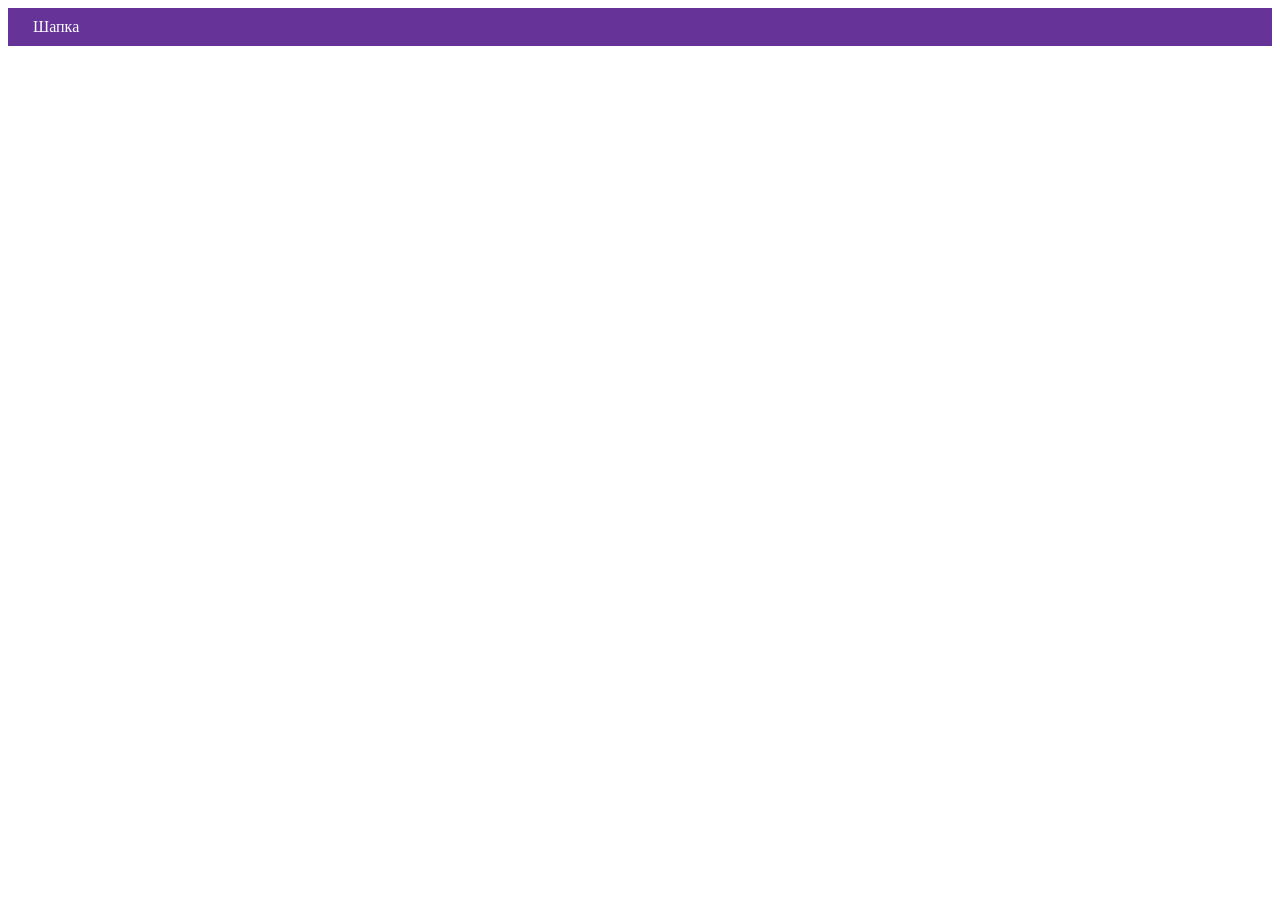
==== index.html @ 63af6d58 "Deploying to gh-pages from @ bobtrrr/554915-cat-energy-3@b0b078a2a6f97d78566cf20a50bddddf71f01cc9 🚀" ====
<!DOCTYPE html><html class="page" lang="ru"><head><meta charset="UTF-8"><title>Название проекта</title><meta name="viewport" content="width=device-width,initial-scale=1"><link rel="stylesheet" href="styles/styles.css"><script src="scripts/index.js" defer="defer"></script></head><body class="page__body"><header class="header">Шапка</header></body></html>
---- styles/styles.css ----
.header{color:#fff;background-color:#639;padding:10px 25px}
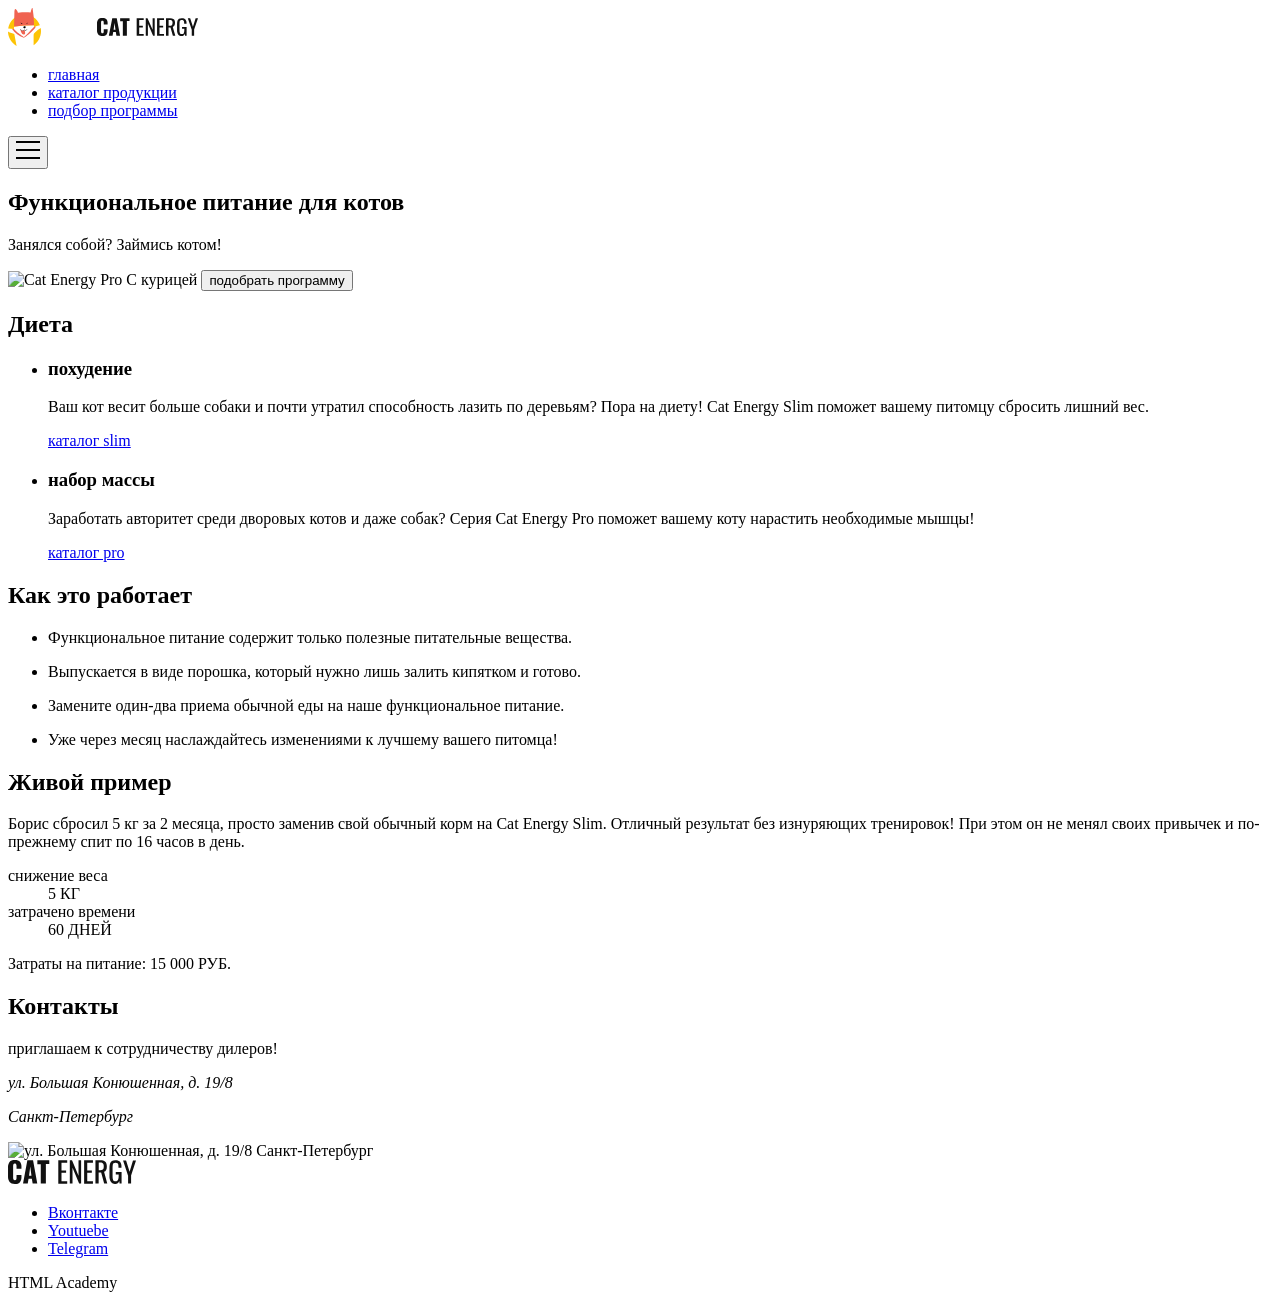
==== commit 1b6cc076: "Deploying to gh-pages from @ bobtrrr/554915-cat-energy-3@a00a7e4d83f7431375f00b2999862855471c9e71 🚀" ====
--- a/index.html
+++ b/index.html
@@ -1 +1 @@
-<!DOCTYPE html><html class="page" lang="ru"><head><meta charset="UTF-8"><title>Название проекта</title><meta name="viewport" content="width=device-width,initial-scale=1"><link rel="stylesheet" href="styles/styles.css"><script src="scripts/index.js" defer="defer"></script></head><body class="page__body"><header class="header">Шапка</header></body></html>+<!DOCTYPE html><html class="page" lang="ru"><head><meta charset="UTF-8"><title>Главная страница | Cat Energy</title><meta name="viewport" content="width=device-width,initial-scale=1"><link rel="stylesheet" href="styles/styles.css"><script src="scripts/index.js" defer="defer"></script></head><body class="page__body"><header class="page__header page-header"><nav class="page-header__nav main-nav"><a class="main-nav__logo logo" href="#" aria-label="Логотип Cat Energy"><svg width="190" height="38" viewBox="0 0 190 38" fill="none" xmlns="http://www.w3.org/2000/svg"><g clip-path="url(#clip0_37030_424)"><path d="M6.0117 20.9349V18.6514C12.6311 17.7242 19.3065 17.2752 25.988 17.3076C25.988 17.9139 25.988 18.5302 25.9286 19.1465C27.8277 18.2867 29.8236 17.6691 31.8709 17.3076C30.5661 13.8643 28.1884 10.9536 25.1037 9.02347C22.0189 7.09332 18.398 6.25055 14.7979 6.62482C11.1978 6.9991 7.81798 8.56967 5.1783 11.095C2.53863 13.6202 0.785349 16.9603 0.188171 20.6014L6.0117 20.9349Z" fill="#FDC305"/><path d="M26.9784 24.4813C25.8295 25.7745 25.6017 25.6937 25.6017 27.967C25.6017 28.8865 25.6017 32.9178 25.6017 37.2422C27.8723 35.7125 29.7362 33.6331 31.0271 31.1895C32.3181 28.746 32.9959 26.0143 33 23.2385C32.9869 22.1869 32.8809 21.1385 32.6831 20.1064C30.6312 21.3486 28.7183 22.8156 26.9784 24.4813Z" fill="#FDC305"/><path d="M6.29892 25.9867C6.29892 25.9867 2.54532 24.5318 1.15876 24.1377C0.779508 24.0158 0.392293 23.9212 0 23.8548C0.107354 26.7707 0.956315 29.608 2.4635 32.0879C3.97068 34.5679 6.08426 36.6053 8.59664 38L6.29892 25.9867Z" fill="#FDC305"/><path d="M26.0375 17.2975C26.0778 11.7189 25.6137 6.1484 24.651 0.656758C24.651 0.656758 24.5123 -0.646619 23.7695 0.414269C23.1861 1.67535 22.7857 3.01637 22.581 4.39513C18.3638 4.11805 14.1305 4.23303 9.93368 4.73865C9.15127 2.02076 7.77462 0.757795 7.11105 1.01039C6.44749 1.26298 6.39797 4.35471 6.39797 4.35471L6.07114 18.6009C12.6882 17.6876 19.3603 17.252 26.0375 17.2975Z" fill="#F06351"/><path d="M12.2908 14.1452C12.2908 14.0542 13.2812 14.8322 13.6873 15.0747C14.0933 15.3172 14.2914 15.4991 14.2914 15.6708C14.2914 15.8426 14.024 16.0144 13.6675 16.0144C13.3109 16.0144 12.7662 15.8931 12.6771 15.7416H13.608H13.8952C13.2918 15.2863 12.752 14.7492 12.2908 14.1452Z" fill="black"/><path d="M19.699 14.2563L18.6194 15.6001C18.6194 15.6607 18.4511 15.9537 18.7977 15.9032C19.2079 15.8408 19.6121 15.7428 20.006 15.6102C20.1149 15.6102 20.0753 15.4182 19.897 15.4384C19.7188 15.4587 19.2137 15.489 18.9066 15.5496L19.7386 14.2765C19.7386 14.2765 19.8079 14.1452 19.699 14.2563Z" fill="black"/><path d="M16.5891 20.4095C17.0482 20.2031 17.4277 19.848 17.6687 19.3991C17.946 18.7424 17.6687 18.4797 17.2329 18.3887C16.6366 18.2777 16.0211 18.4004 15.5096 18.7323C15.1234 19.096 15.1729 19.4597 15.4601 19.7426C15.808 20.0116 16.1873 20.2356 16.5891 20.4095Z" fill="black"/><path d="M16.193 21.6724C16.082 21.9033 15.9271 22.1094 15.7374 22.2786C15.4553 22.5102 15.1086 22.6446 14.747 22.6626C14.2259 22.705 13.7077 22.5504 13.2911 22.2281C13.0953 22.1077 12.9183 21.9578 12.7662 21.7836C12.6667 21.6715 12.5452 21.582 12.4097 21.5209C12.4097 21.5209 13.1525 25.6634 14.955 26.3201C16.7575 26.9769 17.0744 25.5623 17.1339 25.1784C17.1934 24.0318 16.9102 22.8937 16.3217 21.9149C16.3019 21.6017 16.292 21.8038 16.193 21.6724Z" fill="#F06351"/><path d="M14.5687 22.8242C14.1085 22.7583 13.6664 22.597 13.2695 22.3503C12.8727 22.1035 12.5295 21.7766 12.2611 21.3895C12.2479 21.3764 12.2375 21.3606 12.2303 21.3433C12.2232 21.3259 12.2195 21.3073 12.2195 21.2885C12.2195 21.2697 12.2232 21.251 12.2303 21.2337C12.2375 21.2163 12.2479 21.2006 12.2611 21.1874C12.274 21.174 12.2894 21.1633 12.3064 21.156C12.3234 21.1487 12.3417 21.145 12.3601 21.145C12.3786 21.145 12.3968 21.1487 12.4139 21.156C12.4309 21.1633 12.4463 21.174 12.4592 21.1874C12.9591 21.8889 13.71 22.3608 14.5489 22.5009C14.8774 22.4757 15.1952 22.3709 15.476 22.1952C15.7568 22.0194 15.9924 21.7779 16.1633 21.4906L16.3019 21.2986L16.401 21.5108C16.401 21.5108 16.7674 22.2786 17.3914 22.3191C18.0153 22.3595 18.4313 21.9048 18.9859 21.0258C18.9988 21.0123 19.0142 21.0017 19.0312 20.9944C19.0482 20.9871 19.0665 20.9833 19.0849 20.9833C19.1034 20.9833 19.1216 20.9871 19.1386 20.9944C19.1556 21.0017 19.1711 21.0123 19.184 21.0258C19.216 21.0466 19.2389 21.0792 19.2481 21.1168C19.2574 21.1544 19.2521 21.1941 19.2335 21.2279C18.5996 22.2382 17.9757 22.6828 17.3715 22.6424C17.1418 22.6083 16.9226 22.5215 16.7304 22.3885C16.5383 22.2555 16.3782 22.0797 16.2623 21.8745C16.0675 22.1518 15.8142 22.3811 15.5212 22.5455C15.2281 22.7098 14.9026 22.8051 14.5687 22.8242Z" fill="black"/><path d="M25.988 19.1162C24.2097 20.7567 22.5327 22.508 20.9667 24.36C19.4104 26.2051 17.6526 27.8627 15.7275 29.3007C15.5096 28.7652 14.1231 27.7751 14.1231 27.7751C14.1231 27.7751 11.0231 25.6129 8.99281 23.9154C7.89757 22.9731 6.86217 21.9607 5.89287 20.8843L3.91208 20.7732C6.7745 25.0224 10.9639 28.1565 15.7968 29.6645C16.6486 29.523 19.0354 27.7852 20.8181 26.3706C22.9167 24.5337 24.8827 22.5448 26.7011 20.4196C27.1988 19.8245 27.5818 19.1389 27.8301 18.3988C26.7407 18.7929 25.988 19.1162 25.988 19.1162Z" fill="#F06351"/></g><g clip-path="url(#clip0_135_3354)" transform="translate(89, 10)"><path d="M1.28133 16.5385C0.386396 15.2762 -0.0578584 13.7627 0.0168559 12.2308V5.84615C-0.0915196 4.29774 0.324917 2.75746 1.2023 1.46154C2.07163 0.461538 3.41513 0 5.39088 0C7.36662 0 8.6311 0.461538 9.42139 1.30769C10.2794 2.37941 10.7015 3.72136 10.6068 5.07692V6.61539H6.73438V4.84615C6.76566 4.32289 6.68492 3.799 6.49729 3.30769C6.397 3.10938 6.23805 2.9448 6.04088 2.83513C5.8437 2.72547 5.61733 2.67572 5.39088 2.69231C4.83767 2.69231 4.44252 2.84615 4.28446 3.23077C4.10568 3.77733 4.02546 4.34988 4.04737 4.92308V13.1538C4.00564 13.71 4.11464 14.267 4.36349 14.7692C4.52155 15.1538 4.9167 15.3077 5.46991 15.3077C6.02312 15.3077 6.33923 15.1538 6.49729 14.7692C6.67698 14.2494 6.75733 13.7019 6.73438 13.1538V11.3077H10.6068V12.8462C10.6872 14.2238 10.2676 15.5852 9.42139 16.6923C8.6311 17.6154 7.28759 18.0769 5.39088 18.0769C3.49416 18 2.07163 17.5385 1.28133 16.5385Z" fill="#111111"/><path d="M15.2527 0.23077H19.7574L23.0767 17.7692H19.4413L18.8091 14.0769H16.2011L15.5689 17.7692H11.8545L15.2527 0.23077ZM18.493 11.7692L17.5446 4.92308L16.5963 11.7692H18.493Z" fill="#111111"/><path d="M25.8427 3.15385H23.1557V0.23077H32.5602V3.07692H29.8732V17.7692H25.8427V3.15385Z" fill="#111111"/><path d="M39.752 0.23077H46.7066V2.07692H42.2019V7.84615H45.8372V9.61539H42.2019V16.0769H46.7066V17.8462H39.6729V0.23077H39.752Z" fill="#111111"/><path d="M48.7613 0.23077H50.5L55.6369 11.8462V0.23077H57.6917V17.7692H56.1111L50.8951 5.76923V17.7692H48.7613V0.23077Z" fill="#111111"/><path d="M60.0626 0.23077H67.0172V2.07692H62.5125V7.84615H66.1479V9.61539H62.5125V16.0769H67.0172V17.8462H60.0626V0.23077Z" fill="#111111"/><path d="M69.072 0.23077H72.7074C74.1375 0.134618 75.5587 0.514353 76.7379 1.30769C77.6072 2 78.0024 3.23077 78.0024 4.84616C78.0024 7.07692 77.2911 8.46154 75.7895 8.92308L78.3185 17.6923H75.8686L73.4977 9.46154H71.5219V17.6923H68.993V0.23077H69.072ZM72.5493 7.76923C73.364 7.83458 74.1761 7.61652 74.8412 7.15385C75.3154 6.76923 75.5524 6 75.5524 4.84616C75.5743 4.27296 75.4941 3.7004 75.3154 3.15385C75.1375 2.76166 74.832 2.4373 74.446 2.23077C73.9017 1.98934 73.3042 1.8836 72.7074 1.92308H71.601V7.69231H72.5493V7.76923Z" fill="#111111"/><path d="M81.1635 16.4615C80.342 15.1166 79.9564 13.5617 80.0571 12V6.15384C80.0376 5.03911 80.1705 3.9268 80.4523 2.84615C80.7167 2.03863 81.2437 1.33668 81.9538 0.846152C82.8362 0.337748 83.8542 0.0967294 84.8779 0.153844C86.5376 0.153844 87.723 0.53846 88.4343 1.38461C89.2525 2.50191 89.6438 3.86237 89.5407 5.23077V5.84615H87.1698V5.30769C87.1734 4.66346 87.1205 4.0201 87.0117 3.38461C86.9451 2.98303 86.7178 2.62348 86.3795 2.38461C85.9353 2.10082 85.4081 1.96579 84.8779 2C84.3113 1.96466 83.7504 2.12843 83.2973 2.46154C83.1114 2.61401 82.9595 2.80181 82.8508 3.01344C82.7421 3.22507 82.6789 3.45608 82.6651 3.69231C82.5609 4.37999 82.5081 5.07411 82.507 5.76923V12.3077C82.4488 13.3038 82.6105 14.3006 82.9812 15.2308C83.2973 15.8462 83.9296 16.0769 84.8779 16.0769C85.2524 16.1223 85.6323 16.0589 85.9698 15.8947C86.3073 15.7304 86.5873 15.4727 86.7746 15.1538C87.1922 14.1811 87.3812 13.1299 87.3278 12.0769V10.8462H85.036V9.07692H89.6197V17.7692H88.0391L87.802 15.7692C87.5948 16.4395 87.1634 17.0231 86.5763 17.4273C85.9892 17.8315 85.2801 18.0331 84.5618 18C83.9088 18.0374 83.2565 17.9164 82.6634 17.6479C82.0702 17.3794 81.5549 16.9717 81.1635 16.4615Z" fill="#111111"/><path d="M94.6776 11.6154L90.8052 0.30769H93.1761L95.9421 8.76923L98.6291 0.30769H101L97.1275 11.6154V17.7692H94.7566V11.6154H94.6776Z" fill="#111111"/></g></svg></a><ul class="main-nav__site-nav site-nav"><li class="site-nav__item"><a class="site-nav__link" href="#">главная</a></li><li class="site-nav__item"><a class="site-nav__link" href="#">каталог продукции</a></li><li class="site-nav__item"><a class="site-nav__link" href="#">подбор программы</a></li></ul><button class="main-nav__toggle toggle-button" aria-expanded="false" aria-label="Открыть меню" type="button"><svg width="24" height="24" viewBox="0 0 24 24" fill="none" xmlns="http://www.w3.org/2000/svg"><line y1="3" x2="24" y2="3" stroke="black" stroke-width="2"/><line y1="11" x2="24" y2="11" stroke="black" stroke-width="2"/><line y1="19" x2="24" y2="19" stroke="black" stroke-width="2"/></svg></button></nav></header><main class="page__content"><section class="hero"><h1 class="hero__title">Функциональное питание для котов</h1><p class="hero__text">Занялся собой? Займись котом!</p><img class="hero__image" src="#" width="280" height="270" alt="Cat Energy Pro С курицей"> <button class="hero__button button" type="button">подобрать программу</button></section><section class="diet"><h2 class="visually-hidden">Диета</h2><ul class="diet__list"><li class="diet__item diet-card"><h3 class="diet-card__title">похудение</h3><p class="diet-card__description">Ваш кот весит больше собаки и почти утратил способность лазить по деревьям? Пора на диету! Cat Energy Slim поможет вашему питомцу сбросить лишний вес.</p><a class="diet-card__link" href="#">каталог slim</a></li><li class="diet__item diet-card"><h3 class="diet-card__title">набор массы</h3><p class="diet-card__description">Заработать авторитет среди дворовых котов и даже собак? Серия Cat Energy Pro поможет вашему коту нарастить необходимые мышцы!</p><a class="diet-card__link" href="#">каталог pro</a></li></ul></section><section class="features"><h2 class="features__title">Как это работает</h2><ul class="features__list"><li class="features__item"><p class="features__item-description">Функциональное питание содержит только полезные питательные вещества.</p></li><li class="features__item"><p class="features__item-description">Выпускается в виде порошка, который нужно лишь залить кипятком и готово.</p></li><li class="features__item"><p class="features__item-description">Замените один-два приема обычной еды на наше функциональное питание.</p></li><li class="features__item"><p class="features__item-description">Уже через месяц наслаждайтесь изменениями к лучшему вашего питомца!</p></li></ul></section><section class="result"><h2 class="result__title">Живой пример</h2><p class="result__description">Борис сбросил 5 кг за 2 месяца, просто заменив свой обычный корм на Cat Energy Slim. Отличный результат без изнуряющих тренировок! При этом он не менял своих привычек и по-прежнему спит по 16 часов в день.</p><dl class="result__statistics statistics"><div class="statistics__item"><dt class="statistics__term">снижение веса</dt><dd class="statistics__definition">5 КГ</dd></div><div class="statistics__item"><dt class="statistics__term">затрачено времени</dt><dd class="statistics__definition">60 ДНЕЙ</dd></div></dl><p class="result__price">Затраты на питание: 15 000 РУБ.</p></section></main><section class="contacts"><h2 class="visually-hidden">Контакты</h2><div class="contacts__content"><p class="contacts__subtitle">приглашаем к сотрудничеству дилеров!</p><address class="contacts__address"><p class="contacts__address-text">ул. Большая Конюшенная, д. 19/8</p><p class="contacts__address-text">Санкт-Петербург</p></address></div><img class="contacts__map" src="#" width="320" height="362" alt="ул. Большая Конюшенная, д. 19/8 Санкт-Петербург"></section><footer class="page__footer page-footer"><a class="page-footer__logo logo-secondary" href="#" aria-label="Логотип Cat Energy"><svg width="128" height="24" viewBox="0 0 128 24" fill="none" xmlns="http://www.w3.org/2000/svg"><path d="M1.6236 21.9574C0.489608 20.2815 -0.0733133 18.2722 0.0213584 16.2383V7.7617C-0.115966 5.70593 0.411707 3.66097 1.52346 1.94043C2.62499 0.612766 4.32737 0 6.83086 0C9.33436 0 10.9366 0.612766 11.938 1.73617C13.0252 3.15904 13.56 4.9407 13.4401 6.74043V8.78298H8.53324V6.43404C8.57287 5.73932 8.47057 5.04378 8.23282 4.39149C8.10574 4.12819 7.90433 3.90969 7.65449 3.76409C7.40465 3.61849 7.11781 3.55245 6.83086 3.57447C6.12989 3.57447 5.62919 3.77872 5.42891 4.28936C5.20237 5.015 5.10073 5.77516 5.12849 6.53617V17.4638C5.0756 18.2022 5.21373 18.9417 5.52905 19.6085C5.72933 20.1192 6.23003 20.3234 6.931 20.3234C7.63198 20.3234 8.03254 20.1192 8.23282 19.6085C8.4605 18.9183 8.56232 18.1914 8.53324 17.4638V15.0128H13.4401V17.0553C13.5419 18.8844 13.0103 20.6918 11.938 22.1617C10.9366 23.3872 9.23422 24 6.83086 24C4.42751 23.8979 2.62499 23.2851 1.6236 21.9574Z" fill="#111111"/><path d="M19.3483 0.306396H25.0563L29.2622 23.5915H24.6557L23.8546 18.6894H20.55L19.7489 23.5915H15.0423L19.3483 0.306396ZM23.454 15.6255L22.2524 6.53618L21.0507 15.6255H23.454Z" fill="#111111"/><path d="M32.767 4.18725H29.3623V0.306396H41.2789V4.08512H37.8742V23.5915H32.767V4.18725Z" fill="#111111"/><path d="M50.3916 0.306396H59.2039V2.75746H53.496V10.417H58.1024V12.766H53.496V21.3447H59.2039V23.6936H50.2915V0.306396H50.3916Z" fill="#111111"/><path d="M61.8076 0.306396H64.0107L70.5198 15.7277V0.306396H73.1234V23.5915H71.1206L64.5114 7.65959V23.5915H61.8076V0.306396Z" fill="#111111"/><path d="M76.1276 0.306396H84.9399V2.75746H79.2319V10.417H83.8383V12.766H79.2319V21.3447H84.9399V23.6936H76.1276V0.306396Z" fill="#111111"/><path d="M87.5435 0.306296H92.1499C93.962 0.178639 95.7629 0.682798 97.2571 1.73608C98.3586 2.65523 98.8593 4.28927 98.8593 6.43396C98.8593 9.39566 97.958 11.234 96.0554 11.8467L99.2599 23.4893H96.1555L93.1513 12.5616H90.6478V23.4893H87.4434V0.306296H87.5435ZM91.9497 10.3148C92.982 10.4016 94.011 10.1121 94.8537 9.49778C95.4546 8.98715 95.755 7.96587 95.755 6.43396C95.7827 5.67295 95.6811 4.91279 95.4546 4.18715C95.2292 3.66645 94.8421 3.23582 94.353 2.96162C93.6633 2.64108 92.9062 2.50069 92.1499 2.5531H90.748V10.2127H91.9497V10.3148Z" fill="#111111"/><path d="M102.865 21.8554C101.824 20.0697 101.335 18.0053 101.463 15.932V8.17025C101.438 6.69026 101.607 5.21349 101.964 3.77876C102.299 2.70664 102.967 1.77469 103.866 1.12344C104.984 0.448453 106.274 0.128462 107.571 0.204291C109.674 0.204291 111.177 0.714929 112.078 1.83833C113.115 3.32172 113.61 5.12795 113.48 6.94472V7.76174H110.476V7.04684C110.48 6.19152 110.413 5.33736 110.275 4.49365C110.191 3.96049 109.903 3.48313 109.474 3.16599C108.911 2.78921 108.243 2.60993 107.571 2.65535C106.853 2.60843 106.143 2.82587 105.569 3.26812C105.333 3.47055 105.141 3.71989 105.003 4.00086C104.865 4.28184 104.785 4.58853 104.768 4.90216C104.636 5.81517 104.569 6.73673 104.567 7.65961V16.3405C104.493 17.663 104.698 18.9863 105.168 20.2213C105.569 21.0383 106.37 21.3447 107.571 21.3447C108.046 21.405 108.527 21.3208 108.955 21.1028C109.383 20.8847 109.737 20.5425 109.975 20.1192C110.504 18.8277 110.743 17.432 110.676 16.0341V14.4H107.772V12.0511H113.58V23.5915H111.577L111.277 20.9362C111.014 21.8261 110.467 22.601 109.724 23.1376C108.98 23.6742 108.081 23.9419 107.171 23.8979C106.343 23.9475 105.517 23.7869 104.765 23.4304C104.014 23.0739 103.361 22.5327 102.865 21.8554Z" fill="#111111"/><path d="M119.989 15.4212L115.082 0.408447H118.086L121.591 11.6425L124.996 0.408447H128L123.093 15.4212V23.5914H120.089V15.4212H119.989Z" fill="#111111"/></svg></a><ul class="page-footer__social social"><li class="social__item"><a class="social__link social__link--icon-vkontakte" href="#"><span class="visually-hidden">Вконтакте</span></a></li><li class="social__item"><a class="social__link social__link--icon-youtube" href="#"><span class="visually-hidden">Youtuebe</span></a></li><li class="social__item"><a class="social__link social__link--icon-telegram" href="#"><span class="visually-hidden">Telegram</span></a></li></ul><p class="page-footer__developed"><span class="page-footer__developed-caption">HTML Academy</span></p></footer></body></html>
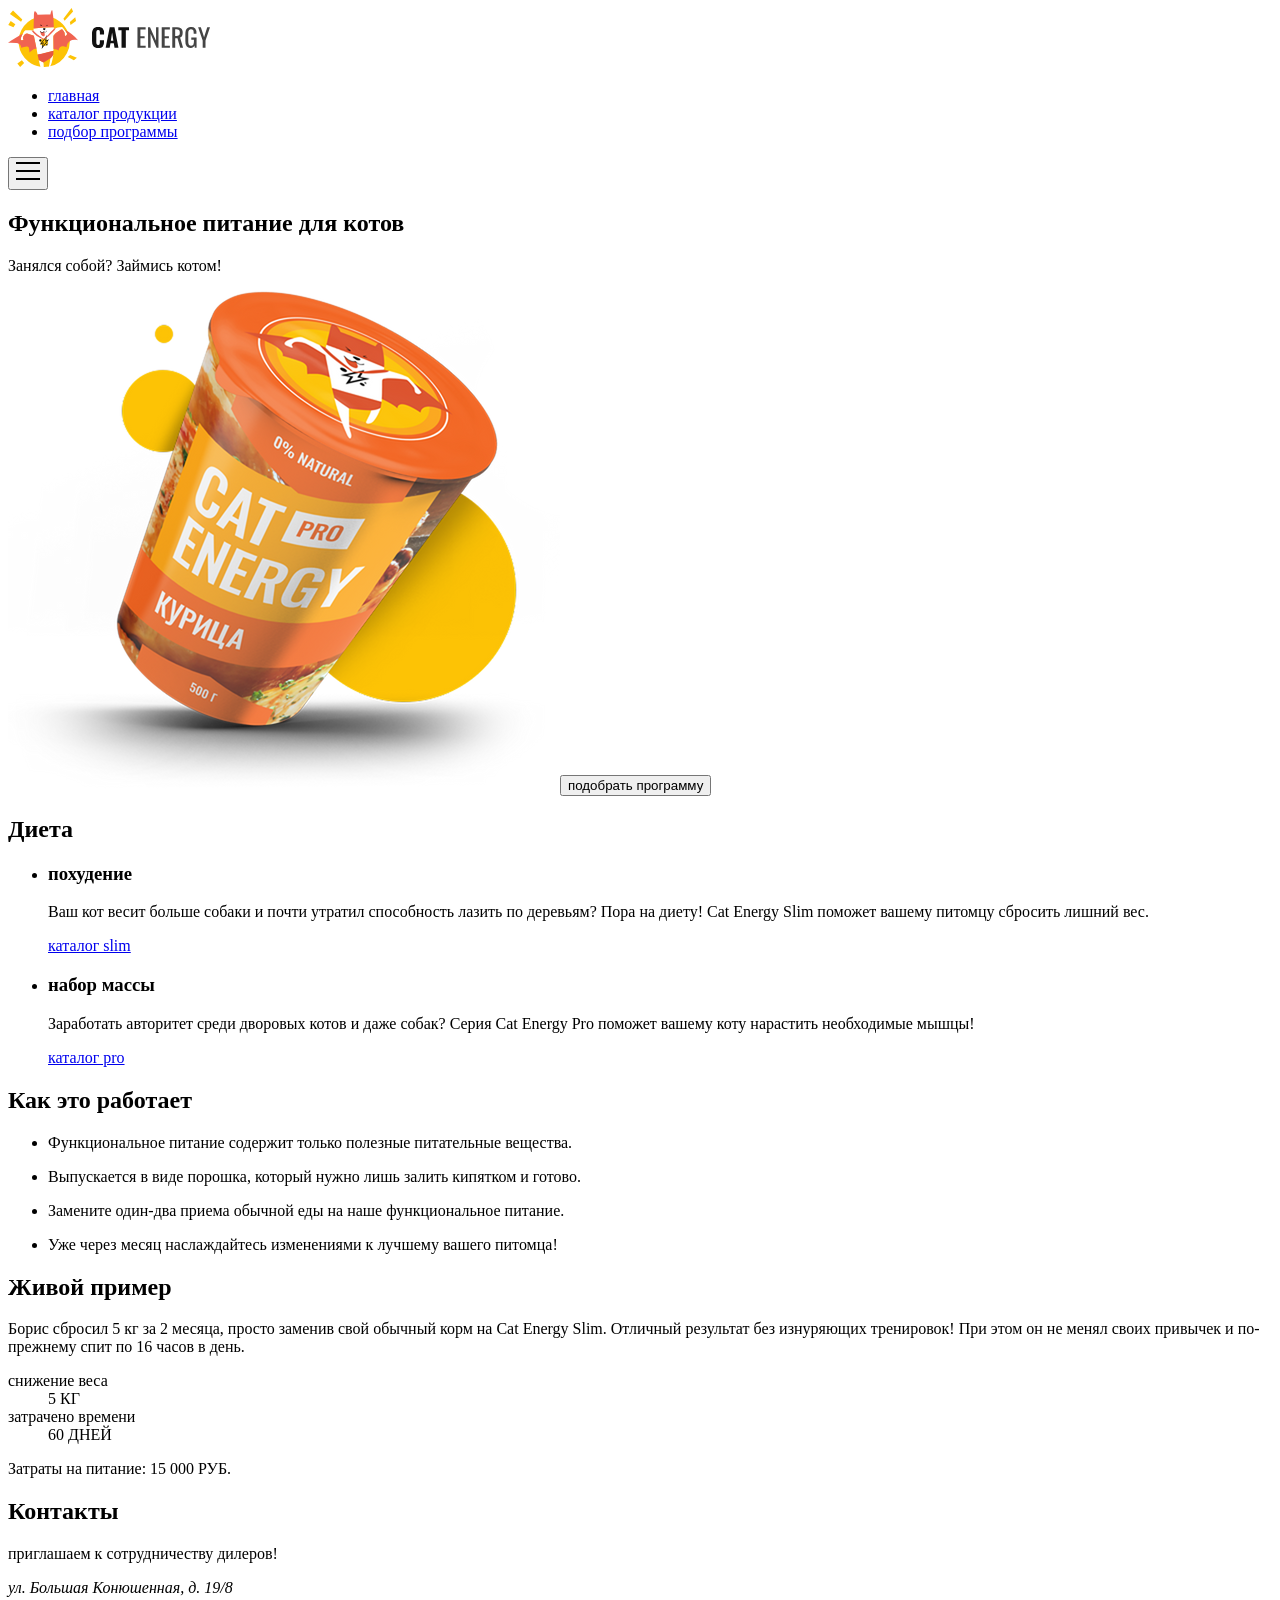
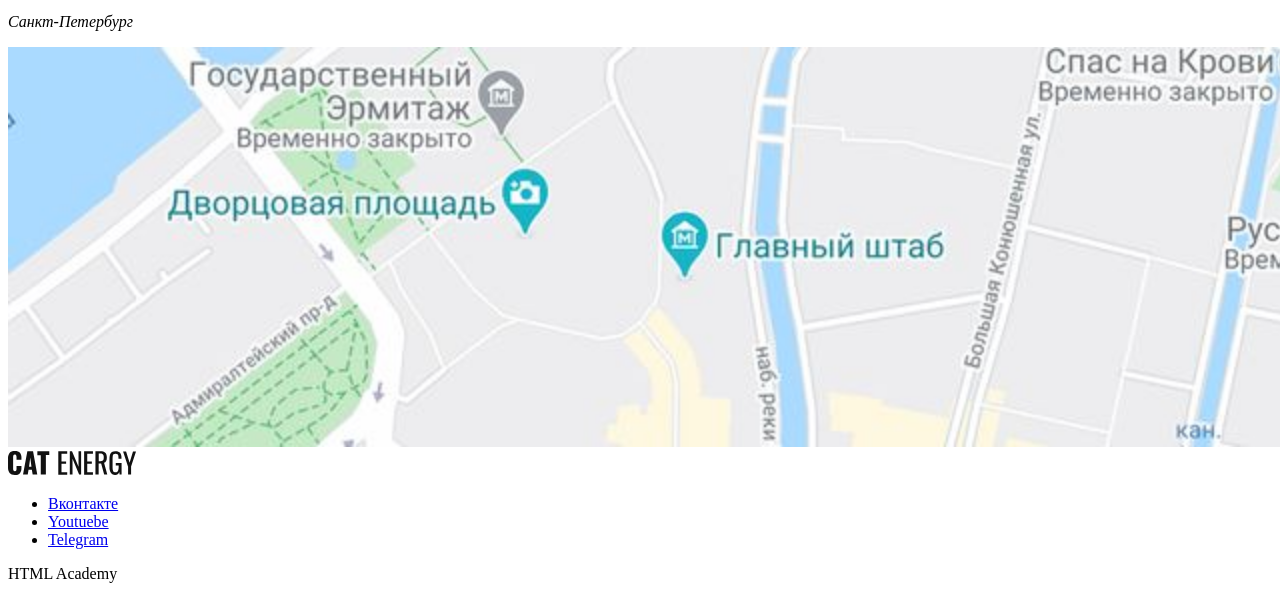
==== commit 8f1a1e73: "Deploying to gh-pages from @ bobtrrr/554915-cat-energy-3@09636704bf5c80f6e5a7b7636ffd429818873db8 🚀" ====
--- a/index.html
+++ b/index.html
@@ -1 +1 @@
-<!DOCTYPE html><html class="page" lang="ru"><head><meta charset="UTF-8"><title>Главная страница | Cat Energy</title><meta name="viewport" content="width=device-width,initial-scale=1"><link rel="stylesheet" href="styles/styles.css"><script src="scripts/index.js" defer="defer"></script></head><body class="page__body"><header class="page__header page-header"><nav class="page-header__nav main-nav"><a class="main-nav__logo logo" href="#" aria-label="Логотип Cat Energy"><svg width="190" height="38" viewBox="0 0 190 38" fill="none" xmlns="http://www.w3.org/2000/svg"><g clip-path="url(#clip0_37030_424)"><path d="M6.0117 20.9349V18.6514C12.6311 17.7242 19.3065 17.2752 25.988 17.3076C25.988 17.9139 25.988 18.5302 25.9286 19.1465C27.8277 18.2867 29.8236 17.6691 31.8709 17.3076C30.5661 13.8643 28.1884 10.9536 25.1037 9.02347C22.0189 7.09332 18.398 6.25055 14.7979 6.62482C11.1978 6.9991 7.81798 8.56967 5.1783 11.095C2.53863 13.6202 0.785349 16.9603 0.188171 20.6014L6.0117 20.9349Z" fill="#FDC305"/><path d="M26.9784 24.4813C25.8295 25.7745 25.6017 25.6937 25.6017 27.967C25.6017 28.8865 25.6017 32.9178 25.6017 37.2422C27.8723 35.7125 29.7362 33.6331 31.0271 31.1895C32.3181 28.746 32.9959 26.0143 33 23.2385C32.9869 22.1869 32.8809 21.1385 32.6831 20.1064C30.6312 21.3486 28.7183 22.8156 26.9784 24.4813Z" fill="#FDC305"/><path d="M6.29892 25.9867C6.29892 25.9867 2.54532 24.5318 1.15876 24.1377C0.779508 24.0158 0.392293 23.9212 0 23.8548C0.107354 26.7707 0.956315 29.608 2.4635 32.0879C3.97068 34.5679 6.08426 36.6053 8.59664 38L6.29892 25.9867Z" fill="#FDC305"/><path d="M26.0375 17.2975C26.0778 11.7189 25.6137 6.1484 24.651 0.656758C24.651 0.656758 24.5123 -0.646619 23.7695 0.414269C23.1861 1.67535 22.7857 3.01637 22.581 4.39513C18.3638 4.11805 14.1305 4.23303 9.93368 4.73865C9.15127 2.02076 7.77462 0.757795 7.11105 1.01039C6.44749 1.26298 6.39797 4.35471 6.39797 4.35471L6.07114 18.6009C12.6882 17.6876 19.3603 17.252 26.0375 17.2975Z" fill="#F06351"/><path d="M12.2908 14.1452C12.2908 14.0542 13.2812 14.8322 13.6873 15.0747C14.0933 15.3172 14.2914 15.4991 14.2914 15.6708C14.2914 15.8426 14.024 16.0144 13.6675 16.0144C13.3109 16.0144 12.7662 15.8931 12.6771 15.7416H13.608H13.8952C13.2918 15.2863 12.752 14.7492 12.2908 14.1452Z" fill="black"/><path d="M19.699 14.2563L18.6194 15.6001C18.6194 15.6607 18.4511 15.9537 18.7977 15.9032C19.2079 15.8408 19.6121 15.7428 20.006 15.6102C20.1149 15.6102 20.0753 15.4182 19.897 15.4384C19.7188 15.4587 19.2137 15.489 18.9066 15.5496L19.7386 14.2765C19.7386 14.2765 19.8079 14.1452 19.699 14.2563Z" fill="black"/><path d="M16.5891 20.4095C17.0482 20.2031 17.4277 19.848 17.6687 19.3991C17.946 18.7424 17.6687 18.4797 17.2329 18.3887C16.6366 18.2777 16.0211 18.4004 15.5096 18.7323C15.1234 19.096 15.1729 19.4597 15.4601 19.7426C15.808 20.0116 16.1873 20.2356 16.5891 20.4095Z" fill="black"/><path d="M16.193 21.6724C16.082 21.9033 15.9271 22.1094 15.7374 22.2786C15.4553 22.5102 15.1086 22.6446 14.747 22.6626C14.2259 22.705 13.7077 22.5504 13.2911 22.2281C13.0953 22.1077 12.9183 21.9578 12.7662 21.7836C12.6667 21.6715 12.5452 21.582 12.4097 21.5209C12.4097 21.5209 13.1525 25.6634 14.955 26.3201C16.7575 26.9769 17.0744 25.5623 17.1339 25.1784C17.1934 24.0318 16.9102 22.8937 16.3217 21.9149C16.3019 21.6017 16.292 21.8038 16.193 21.6724Z" fill="#F06351"/><path d="M14.5687 22.8242C14.1085 22.7583 13.6664 22.597 13.2695 22.3503C12.8727 22.1035 12.5295 21.7766 12.2611 21.3895C12.2479 21.3764 12.2375 21.3606 12.2303 21.3433C12.2232 21.3259 12.2195 21.3073 12.2195 21.2885C12.2195 21.2697 12.2232 21.251 12.2303 21.2337C12.2375 21.2163 12.2479 21.2006 12.2611 21.1874C12.274 21.174 12.2894 21.1633 12.3064 21.156C12.3234 21.1487 12.3417 21.145 12.3601 21.145C12.3786 21.145 12.3968 21.1487 12.4139 21.156C12.4309 21.1633 12.4463 21.174 12.4592 21.1874C12.9591 21.8889 13.71 22.3608 14.5489 22.5009C14.8774 22.4757 15.1952 22.3709 15.476 22.1952C15.7568 22.0194 15.9924 21.7779 16.1633 21.4906L16.3019 21.2986L16.401 21.5108C16.401 21.5108 16.7674 22.2786 17.3914 22.3191C18.0153 22.3595 18.4313 21.9048 18.9859 21.0258C18.9988 21.0123 19.0142 21.0017 19.0312 20.9944C19.0482 20.9871 19.0665 20.9833 19.0849 20.9833C19.1034 20.9833 19.1216 20.9871 19.1386 20.9944C19.1556 21.0017 19.1711 21.0123 19.184 21.0258C19.216 21.0466 19.2389 21.0792 19.2481 21.1168C19.2574 21.1544 19.2521 21.1941 19.2335 21.2279C18.5996 22.2382 17.9757 22.6828 17.3715 22.6424C17.1418 22.6083 16.9226 22.5215 16.7304 22.3885C16.5383 22.2555 16.3782 22.0797 16.2623 21.8745C16.0675 22.1518 15.8142 22.3811 15.5212 22.5455C15.2281 22.7098 14.9026 22.8051 14.5687 22.8242Z" fill="black"/><path d="M25.988 19.1162C24.2097 20.7567 22.5327 22.508 20.9667 24.36C19.4104 26.2051 17.6526 27.8627 15.7275 29.3007C15.5096 28.7652 14.1231 27.7751 14.1231 27.7751C14.1231 27.7751 11.0231 25.6129 8.99281 23.9154C7.89757 22.9731 6.86217 21.9607 5.89287 20.8843L3.91208 20.7732C6.7745 25.0224 10.9639 28.1565 15.7968 29.6645C16.6486 29.523 19.0354 27.7852 20.8181 26.3706C22.9167 24.5337 24.8827 22.5448 26.7011 20.4196C27.1988 19.8245 27.5818 19.1389 27.8301 18.3988C26.7407 18.7929 25.988 19.1162 25.988 19.1162Z" fill="#F06351"/></g><g clip-path="url(#clip0_135_3354)" transform="translate(89, 10)"><path d="M1.28133 16.5385C0.386396 15.2762 -0.0578584 13.7627 0.0168559 12.2308V5.84615C-0.0915196 4.29774 0.324917 2.75746 1.2023 1.46154C2.07163 0.461538 3.41513 0 5.39088 0C7.36662 0 8.6311 0.461538 9.42139 1.30769C10.2794 2.37941 10.7015 3.72136 10.6068 5.07692V6.61539H6.73438V4.84615C6.76566 4.32289 6.68492 3.799 6.49729 3.30769C6.397 3.10938 6.23805 2.9448 6.04088 2.83513C5.8437 2.72547 5.61733 2.67572 5.39088 2.69231C4.83767 2.69231 4.44252 2.84615 4.28446 3.23077C4.10568 3.77733 4.02546 4.34988 4.04737 4.92308V13.1538C4.00564 13.71 4.11464 14.267 4.36349 14.7692C4.52155 15.1538 4.9167 15.3077 5.46991 15.3077C6.02312 15.3077 6.33923 15.1538 6.49729 14.7692C6.67698 14.2494 6.75733 13.7019 6.73438 13.1538V11.3077H10.6068V12.8462C10.6872 14.2238 10.2676 15.5852 9.42139 16.6923C8.6311 17.6154 7.28759 18.0769 5.39088 18.0769C3.49416 18 2.07163 17.5385 1.28133 16.5385Z" fill="#111111"/><path d="M15.2527 0.23077H19.7574L23.0767 17.7692H19.4413L18.8091 14.0769H16.2011L15.5689 17.7692H11.8545L15.2527 0.23077ZM18.493 11.7692L17.5446 4.92308L16.5963 11.7692H18.493Z" fill="#111111"/><path d="M25.8427 3.15385H23.1557V0.23077H32.5602V3.07692H29.8732V17.7692H25.8427V3.15385Z" fill="#111111"/><path d="M39.752 0.23077H46.7066V2.07692H42.2019V7.84615H45.8372V9.61539H42.2019V16.0769H46.7066V17.8462H39.6729V0.23077H39.752Z" fill="#111111"/><path d="M48.7613 0.23077H50.5L55.6369 11.8462V0.23077H57.6917V17.7692H56.1111L50.8951 5.76923V17.7692H48.7613V0.23077Z" fill="#111111"/><path d="M60.0626 0.23077H67.0172V2.07692H62.5125V7.84615H66.1479V9.61539H62.5125V16.0769H67.0172V17.8462H60.0626V0.23077Z" fill="#111111"/><path d="M69.072 0.23077H72.7074C74.1375 0.134618 75.5587 0.514353 76.7379 1.30769C77.6072 2 78.0024 3.23077 78.0024 4.84616C78.0024 7.07692 77.2911 8.46154 75.7895 8.92308L78.3185 17.6923H75.8686L73.4977 9.46154H71.5219V17.6923H68.993V0.23077H69.072ZM72.5493 7.76923C73.364 7.83458 74.1761 7.61652 74.8412 7.15385C75.3154 6.76923 75.5524 6 75.5524 4.84616C75.5743 4.27296 75.4941 3.7004 75.3154 3.15385C75.1375 2.76166 74.832 2.4373 74.446 2.23077C73.9017 1.98934 73.3042 1.8836 72.7074 1.92308H71.601V7.69231H72.5493V7.76923Z" fill="#111111"/><path d="M81.1635 16.4615C80.342 15.1166 79.9564 13.5617 80.0571 12V6.15384C80.0376 5.03911 80.1705 3.9268 80.4523 2.84615C80.7167 2.03863 81.2437 1.33668 81.9538 0.846152C82.8362 0.337748 83.8542 0.0967294 84.8779 0.153844C86.5376 0.153844 87.723 0.53846 88.4343 1.38461C89.2525 2.50191 89.6438 3.86237 89.5407 5.23077V5.84615H87.1698V5.30769C87.1734 4.66346 87.1205 4.0201 87.0117 3.38461C86.9451 2.98303 86.7178 2.62348 86.3795 2.38461C85.9353 2.10082 85.4081 1.96579 84.8779 2C84.3113 1.96466 83.7504 2.12843 83.2973 2.46154C83.1114 2.61401 82.9595 2.80181 82.8508 3.01344C82.7421 3.22507 82.6789 3.45608 82.6651 3.69231C82.5609 4.37999 82.5081 5.07411 82.507 5.76923V12.3077C82.4488 13.3038 82.6105 14.3006 82.9812 15.2308C83.2973 15.8462 83.9296 16.0769 84.8779 16.0769C85.2524 16.1223 85.6323 16.0589 85.9698 15.8947C86.3073 15.7304 86.5873 15.4727 86.7746 15.1538C87.1922 14.1811 87.3812 13.1299 87.3278 12.0769V10.8462H85.036V9.07692H89.6197V17.7692H88.0391L87.802 15.7692C87.5948 16.4395 87.1634 17.0231 86.5763 17.4273C85.9892 17.8315 85.2801 18.0331 84.5618 18C83.9088 18.0374 83.2565 17.9164 82.6634 17.6479C82.0702 17.3794 81.5549 16.9717 81.1635 16.4615Z" fill="#111111"/><path d="M94.6776 11.6154L90.8052 0.30769H93.1761L95.9421 8.76923L98.6291 0.30769H101L97.1275 11.6154V17.7692H94.7566V11.6154H94.6776Z" fill="#111111"/></g></svg></a><ul class="main-nav__site-nav site-nav"><li class="site-nav__item"><a class="site-nav__link" href="#">главная</a></li><li class="site-nav__item"><a class="site-nav__link" href="#">каталог продукции</a></li><li class="site-nav__item"><a class="site-nav__link" href="#">подбор программы</a></li></ul><button class="main-nav__toggle toggle-button" aria-expanded="false" aria-label="Открыть меню" type="button"><svg width="24" height="24" viewBox="0 0 24 24" fill="none" xmlns="http://www.w3.org/2000/svg"><line y1="3" x2="24" y2="3" stroke="black" stroke-width="2"/><line y1="11" x2="24" y2="11" stroke="black" stroke-width="2"/><line y1="19" x2="24" y2="19" stroke="black" stroke-width="2"/></svg></button></nav></header><main class="page__content"><section class="hero"><h1 class="hero__title">Функциональное питание для котов</h1><p class="hero__text">Занялся собой? Займись котом!</p><img class="hero__image" src="#" width="280" height="270" alt="Cat Energy Pro С курицей"> <button class="hero__button button" type="button">подобрать программу</button></section><section class="diet"><h2 class="visually-hidden">Диета</h2><ul class="diet__list"><li class="diet__item diet-card"><h3 class="diet-card__title">похудение</h3><p class="diet-card__description">Ваш кот весит больше собаки и почти утратил способность лазить по деревьям? Пора на диету! Cat Energy Slim поможет вашему питомцу сбросить лишний вес.</p><a class="diet-card__link" href="#">каталог slim</a></li><li class="diet__item diet-card"><h3 class="diet-card__title">набор массы</h3><p class="diet-card__description">Заработать авторитет среди дворовых котов и даже собак? Серия Cat Energy Pro поможет вашему коту нарастить необходимые мышцы!</p><a class="diet-card__link" href="#">каталог pro</a></li></ul></section><section class="features"><h2 class="features__title">Как это работает</h2><ul class="features__list"><li class="features__item"><p class="features__item-description">Функциональное питание содержит только полезные питательные вещества.</p></li><li class="features__item"><p class="features__item-description">Выпускается в виде порошка, который нужно лишь залить кипятком и готово.</p></li><li class="features__item"><p class="features__item-description">Замените один-два приема обычной еды на наше функциональное питание.</p></li><li class="features__item"><p class="features__item-description">Уже через месяц наслаждайтесь изменениями к лучшему вашего питомца!</p></li></ul></section><section class="result"><h2 class="result__title">Живой пример</h2><p class="result__description">Борис сбросил 5 кг за 2 месяца, просто заменив свой обычный корм на Cat Energy Slim. Отличный результат без изнуряющих тренировок! При этом он не менял своих привычек и по-прежнему спит по 16 часов в день.</p><dl class="result__statistics statistics"><div class="statistics__item"><dt class="statistics__term">снижение веса</dt><dd class="statistics__definition">5 КГ</dd></div><div class="statistics__item"><dt class="statistics__term">затрачено времени</dt><dd class="statistics__definition">60 ДНЕЙ</dd></div></dl><p class="result__price">Затраты на питание: 15 000 РУБ.</p></section></main><section class="contacts"><h2 class="visually-hidden">Контакты</h2><div class="contacts__content"><p class="contacts__subtitle">приглашаем к сотрудничеству дилеров!</p><address class="contacts__address"><p class="contacts__address-text">ул. Большая Конюшенная, д. 19/8</p><p class="contacts__address-text">Санкт-Петербург</p></address></div><img class="contacts__map" src="#" width="320" height="362" alt="ул. Большая Конюшенная, д. 19/8 Санкт-Петербург"></section><footer class="page__footer page-footer"><a class="page-footer__logo logo-secondary" href="#" aria-label="Логотип Cat Energy"><svg width="128" height="24" viewBox="0 0 128 24" fill="none" xmlns="http://www.w3.org/2000/svg"><path d="M1.6236 21.9574C0.489608 20.2815 -0.0733133 18.2722 0.0213584 16.2383V7.7617C-0.115966 5.70593 0.411707 3.66097 1.52346 1.94043C2.62499 0.612766 4.32737 0 6.83086 0C9.33436 0 10.9366 0.612766 11.938 1.73617C13.0252 3.15904 13.56 4.9407 13.4401 6.74043V8.78298H8.53324V6.43404C8.57287 5.73932 8.47057 5.04378 8.23282 4.39149C8.10574 4.12819 7.90433 3.90969 7.65449 3.76409C7.40465 3.61849 7.11781 3.55245 6.83086 3.57447C6.12989 3.57447 5.62919 3.77872 5.42891 4.28936C5.20237 5.015 5.10073 5.77516 5.12849 6.53617V17.4638C5.0756 18.2022 5.21373 18.9417 5.52905 19.6085C5.72933 20.1192 6.23003 20.3234 6.931 20.3234C7.63198 20.3234 8.03254 20.1192 8.23282 19.6085C8.4605 18.9183 8.56232 18.1914 8.53324 17.4638V15.0128H13.4401V17.0553C13.5419 18.8844 13.0103 20.6918 11.938 22.1617C10.9366 23.3872 9.23422 24 6.83086 24C4.42751 23.8979 2.62499 23.2851 1.6236 21.9574Z" fill="#111111"/><path d="M19.3483 0.306396H25.0563L29.2622 23.5915H24.6557L23.8546 18.6894H20.55L19.7489 23.5915H15.0423L19.3483 0.306396ZM23.454 15.6255L22.2524 6.53618L21.0507 15.6255H23.454Z" fill="#111111"/><path d="M32.767 4.18725H29.3623V0.306396H41.2789V4.08512H37.8742V23.5915H32.767V4.18725Z" fill="#111111"/><path d="M50.3916 0.306396H59.2039V2.75746H53.496V10.417H58.1024V12.766H53.496V21.3447H59.2039V23.6936H50.2915V0.306396H50.3916Z" fill="#111111"/><path d="M61.8076 0.306396H64.0107L70.5198 15.7277V0.306396H73.1234V23.5915H71.1206L64.5114 7.65959V23.5915H61.8076V0.306396Z" fill="#111111"/><path d="M76.1276 0.306396H84.9399V2.75746H79.2319V10.417H83.8383V12.766H79.2319V21.3447H84.9399V23.6936H76.1276V0.306396Z" fill="#111111"/><path d="M87.5435 0.306296H92.1499C93.962 0.178639 95.7629 0.682798 97.2571 1.73608C98.3586 2.65523 98.8593 4.28927 98.8593 6.43396C98.8593 9.39566 97.958 11.234 96.0554 11.8467L99.2599 23.4893H96.1555L93.1513 12.5616H90.6478V23.4893H87.4434V0.306296H87.5435ZM91.9497 10.3148C92.982 10.4016 94.011 10.1121 94.8537 9.49778C95.4546 8.98715 95.755 7.96587 95.755 6.43396C95.7827 5.67295 95.6811 4.91279 95.4546 4.18715C95.2292 3.66645 94.8421 3.23582 94.353 2.96162C93.6633 2.64108 92.9062 2.50069 92.1499 2.5531H90.748V10.2127H91.9497V10.3148Z" fill="#111111"/><path d="M102.865 21.8554C101.824 20.0697 101.335 18.0053 101.463 15.932V8.17025C101.438 6.69026 101.607 5.21349 101.964 3.77876C102.299 2.70664 102.967 1.77469 103.866 1.12344C104.984 0.448453 106.274 0.128462 107.571 0.204291C109.674 0.204291 111.177 0.714929 112.078 1.83833C113.115 3.32172 113.61 5.12795 113.48 6.94472V7.76174H110.476V7.04684C110.48 6.19152 110.413 5.33736 110.275 4.49365C110.191 3.96049 109.903 3.48313 109.474 3.16599C108.911 2.78921 108.243 2.60993 107.571 2.65535C106.853 2.60843 106.143 2.82587 105.569 3.26812C105.333 3.47055 105.141 3.71989 105.003 4.00086C104.865 4.28184 104.785 4.58853 104.768 4.90216C104.636 5.81517 104.569 6.73673 104.567 7.65961V16.3405C104.493 17.663 104.698 18.9863 105.168 20.2213C105.569 21.0383 106.37 21.3447 107.571 21.3447C108.046 21.405 108.527 21.3208 108.955 21.1028C109.383 20.8847 109.737 20.5425 109.975 20.1192C110.504 18.8277 110.743 17.432 110.676 16.0341V14.4H107.772V12.0511H113.58V23.5915H111.577L111.277 20.9362C111.014 21.8261 110.467 22.601 109.724 23.1376C108.98 23.6742 108.081 23.9419 107.171 23.8979C106.343 23.9475 105.517 23.7869 104.765 23.4304C104.014 23.0739 103.361 22.5327 102.865 21.8554Z" fill="#111111"/><path d="M119.989 15.4212L115.082 0.408447H118.086L121.591 11.6425L124.996 0.408447H128L123.093 15.4212V23.5914H120.089V15.4212H119.989Z" fill="#111111"/></svg></a><ul class="page-footer__social social"><li class="social__item"><a class="social__link social__link--icon-vkontakte" href="#"><span class="visually-hidden">Вконтакте</span></a></li><li class="social__item"><a class="social__link social__link--icon-youtube" href="#"><span class="visually-hidden">Youtuebe</span></a></li><li class="social__item"><a class="social__link social__link--icon-telegram" href="#"><span class="visually-hidden">Telegram</span></a></li></ul><p class="page-footer__developed"><span class="page-footer__developed-caption">HTML Academy</span></p></footer></body></html>+<!DOCTYPE html><html class="page" lang="ru"><head><meta charset="UTF-8"><title>Главная страница | Cat Energy</title><meta name="viewport" content="width=device-width,initial-scale=1"><link rel="icon" href="./favicon.ico" sizes="48x48 32x32 16x16"><link rel="icon" type="image/svg+xml" href="./favicons/favicon.svg"><link rel="apple-touch-icon" sizes="180x180" href="./favicons/apple-touch-icon.png"><link rel="manifest" href="./site.webmanifest"><link rel="stylesheet" href="styles/styles.css"><script src="scripts/index.js" defer="defer"></script></head><body class="page__body"><header class="page__header page-header"><nav class="page-header__nav main-nav"><a class="main-nav__logo logo" href="#" aria-label="Логотип Cat Energy"><picture><source media="(min-width: 1220px)" srcset="images/logo-desktop.svg" width="202" height="59" type="image/svg+xml"><source media="(min-width: 708px)" srcset="images/logo-tablet.svg" width="174" height="50" type="image/svg+xml"><img src="images/logo-mobile.svg" width="190" height="38" alt=""></picture></a><ul class="main-nav__site-nav site-nav"><li class="site-nav__item"><a class="site-nav__link" href="#">главная</a></li><li class="site-nav__item"><a class="site-nav__link" href="#">каталог продукции</a></li><li class="site-nav__item"><a class="site-nav__link" href="#">подбор программы</a></li></ul><button class="main-nav__toggle toggle-button" aria-expanded="false" aria-label="Открыть меню" type="button"><svg width="24" height="24" viewBox="0 0 24 24" fill="none" xmlns="http://www.w3.org/2000/svg"><line y1="3" x2="24" y2="3" stroke="black" stroke-width="2"/><line y1="11" x2="24" y2="11" stroke="black" stroke-width="2"/><line y1="19" x2="24" y2="19" stroke="black" stroke-width="2"/></svg></button></nav></header><main class="page__content"><section class="hero"><h1 class="hero__title">Функциональное питание для котов</h1><p class="hero__text">Занялся собой? Займись котом!</p><picture><source media="(min-width: 1220px)" srcset="images/hero-desktop@1x.png, images/hero-desktop@2x.png 2x" width="552" height="499" type="image/png"><source media="(min-width: 708px)" srcset="images/hero-tablet@1x.png, images/hero-tablet@2x.png 2x" width="709" height="609" type="image/png"><img class="hero__image" src="images/hero-mobile@1x.png" srcset="images/hero-mobile@2x.png 2x" width="280" height="270" alt="Cat Energy Pro С курицей"></picture><button class="hero__button button" type="button">подобрать программу</button></section><section class="diet"><h2 class="visually-hidden">Диета</h2><ul class="diet__list"><li class="diet__item diet-card"><h3 class="diet-card__title">похудение</h3><p class="diet-card__description">Ваш кот весит больше собаки и почти утратил способность лазить по деревьям? Пора на диету! Cat Energy Slim поможет вашему питомцу сбросить лишний вес.</p><a class="diet-card__link" href="#">каталог slim</a></li><li class="diet__item diet-card"><h3 class="diet-card__title">набор массы</h3><p class="diet-card__description">Заработать авторитет среди дворовых котов и даже собак? Серия Cat Energy Pro поможет вашему коту нарастить необходимые мышцы!</p><a class="diet-card__link" href="#">каталог pro</a></li></ul></section><section class="features"><h2 class="features__title">Как это работает</h2><ul class="features__list"><li class="features__item"><p class="features__item-description">Функциональное питание содержит только полезные питательные вещества.</p></li><li class="features__item"><p class="features__item-description">Выпускается в виде порошка, который нужно лишь залить кипятком и готово.</p></li><li class="features__item"><p class="features__item-description">Замените один-два приема обычной еды на наше функциональное питание.</p></li><li class="features__item"><p class="features__item-description">Уже через месяц наслаждайтесь изменениями к лучшему вашего питомца!</p></li></ul></section><section class="result"><h2 class="result__title">Живой пример</h2><p class="result__description">Борис сбросил 5 кг за 2 месяца, просто заменив свой обычный корм на Cat Energy Slim. Отличный результат без изнуряющих тренировок! При этом он не менял своих привычек и по-прежнему спит по 16 часов в день.</p><dl class="result__statistics statistics"><div class="statistics__item"><dt class="statistics__term">снижение веса</dt><dd class="statistics__definition">5 КГ</dd></div><div class="statistics__item"><dt class="statistics__term">затрачено времени</dt><dd class="statistics__definition">60 ДНЕЙ</dd></div></dl><p class="result__price">Затраты на питание: 15 000 РУБ.</p></section></main><section class="contacts"><h2 class="visually-hidden">Контакты</h2><div class="contacts__content"><p class="contacts__subtitle">приглашаем к сотрудничеству дилеров!</p><address class="contacts__address"><p class="contacts__address-text">ул. Большая Конюшенная, д. 19/8</p><p class="contacts__address-text">Санкт-Петербург</p></address></div><picture><source media="(min-width: 1220px)" srcset="images/map-desktop@1x.jpg, images/map-desktop@2x.jpg 2x" width="1440" height="400" type="image/jpg"><source media="(min-width: 708px)" srcset="images/map-tablet@1x.jpg, images/map-tablet@2x.jpg 2x" width="768" height="400" type="image/jpg"><img class="contacts__map" src="images/map-mobile@1x.jpg" srcset="images/map-mobile@2x.jpg 2x" width="320" height="362" alt="ул. Большая Конюшенная, д. 19/8 Санкт-Петербург"></picture></section><footer class="page__footer page-footer"><a class="page-footer__logo logo-secondary" href="#" aria-label="Логотип Cat Energy"><svg width="128" height="24" viewBox="0 0 128 24" fill="none" xmlns="http://www.w3.org/2000/svg"><path d="M1.6236 21.9574C0.489608 20.2815 -0.0733133 18.2722 0.0213584 16.2383V7.7617C-0.115966 5.70593 0.411707 3.66097 1.52346 1.94043C2.62499 0.612766 4.32737 0 6.83086 0C9.33436 0 10.9366 0.612766 11.938 1.73617C13.0252 3.15904 13.56 4.9407 13.4401 6.74043V8.78298H8.53324V6.43404C8.57287 5.73932 8.47057 5.04378 8.23282 4.39149C8.10574 4.12819 7.90433 3.90969 7.65449 3.76409C7.40465 3.61849 7.11781 3.55245 6.83086 3.57447C6.12989 3.57447 5.62919 3.77872 5.42891 4.28936C5.20237 5.015 5.10073 5.77516 5.12849 6.53617V17.4638C5.0756 18.2022 5.21373 18.9417 5.52905 19.6085C5.72933 20.1192 6.23003 20.3234 6.931 20.3234C7.63198 20.3234 8.03254 20.1192 8.23282 19.6085C8.4605 18.9183 8.56232 18.1914 8.53324 17.4638V15.0128H13.4401V17.0553C13.5419 18.8844 13.0103 20.6918 11.938 22.1617C10.9366 23.3872 9.23422 24 6.83086 24C4.42751 23.8979 2.62499 23.2851 1.6236 21.9574Z" fill="#111111"/><path d="M19.3483 0.306396H25.0563L29.2622 23.5915H24.6557L23.8546 18.6894H20.55L19.7489 23.5915H15.0423L19.3483 0.306396ZM23.454 15.6255L22.2524 6.53618L21.0507 15.6255H23.454Z" fill="#111111"/><path d="M32.767 4.18725H29.3623V0.306396H41.2789V4.08512H37.8742V23.5915H32.767V4.18725Z" fill="#111111"/><path d="M50.3916 0.306396H59.2039V2.75746H53.496V10.417H58.1024V12.766H53.496V21.3447H59.2039V23.6936H50.2915V0.306396H50.3916Z" fill="#111111"/><path d="M61.8076 0.306396H64.0107L70.5198 15.7277V0.306396H73.1234V23.5915H71.1206L64.5114 7.65959V23.5915H61.8076V0.306396Z" fill="#111111"/><path d="M76.1276 0.306396H84.9399V2.75746H79.2319V10.417H83.8383V12.766H79.2319V21.3447H84.9399V23.6936H76.1276V0.306396Z" fill="#111111"/><path d="M87.5435 0.306296H92.1499C93.962 0.178639 95.7629 0.682798 97.2571 1.73608C98.3586 2.65523 98.8593 4.28927 98.8593 6.43396C98.8593 9.39566 97.958 11.234 96.0554 11.8467L99.2599 23.4893H96.1555L93.1513 12.5616H90.6478V23.4893H87.4434V0.306296H87.5435ZM91.9497 10.3148C92.982 10.4016 94.011 10.1121 94.8537 9.49778C95.4546 8.98715 95.755 7.96587 95.755 6.43396C95.7827 5.67295 95.6811 4.91279 95.4546 4.18715C95.2292 3.66645 94.8421 3.23582 94.353 2.96162C93.6633 2.64108 92.9062 2.50069 92.1499 2.5531H90.748V10.2127H91.9497V10.3148Z" fill="#111111"/><path d="M102.865 21.8554C101.824 20.0697 101.335 18.0053 101.463 15.932V8.17025C101.438 6.69026 101.607 5.21349 101.964 3.77876C102.299 2.70664 102.967 1.77469 103.866 1.12344C104.984 0.448453 106.274 0.128462 107.571 0.204291C109.674 0.204291 111.177 0.714929 112.078 1.83833C113.115 3.32172 113.61 5.12795 113.48 6.94472V7.76174H110.476V7.04684C110.48 6.19152 110.413 5.33736 110.275 4.49365C110.191 3.96049 109.903 3.48313 109.474 3.16599C108.911 2.78921 108.243 2.60993 107.571 2.65535C106.853 2.60843 106.143 2.82587 105.569 3.26812C105.333 3.47055 105.141 3.71989 105.003 4.00086C104.865 4.28184 104.785 4.58853 104.768 4.90216C104.636 5.81517 104.569 6.73673 104.567 7.65961V16.3405C104.493 17.663 104.698 18.9863 105.168 20.2213C105.569 21.0383 106.37 21.3447 107.571 21.3447C108.046 21.405 108.527 21.3208 108.955 21.1028C109.383 20.8847 109.737 20.5425 109.975 20.1192C110.504 18.8277 110.743 17.432 110.676 16.0341V14.4H107.772V12.0511H113.58V23.5915H111.577L111.277 20.9362C111.014 21.8261 110.467 22.601 109.724 23.1376C108.98 23.6742 108.081 23.9419 107.171 23.8979C106.343 23.9475 105.517 23.7869 104.765 23.4304C104.014 23.0739 103.361 22.5327 102.865 21.8554Z" fill="#111111"/><path d="M119.989 15.4212L115.082 0.408447H118.086L121.591 11.6425L124.996 0.408447H128L123.093 15.4212V23.5914H120.089V15.4212H119.989Z" fill="#111111"/></svg></a><ul class="page-footer__social social"><li class="social__item"><a class="social__link social__link--icon-vkontakte" href="#"><span class="visually-hidden">Вконтакте</span></a></li><li class="social__item"><a class="social__link social__link--icon-youtube" href="#"><span class="visually-hidden">Youtuebe</span></a></li><li class="social__item"><a class="social__link social__link--icon-telegram" href="#"><span class="visually-hidden">Telegram</span></a></li></ul><p class="page-footer__developed"><span class="page-footer__developed-caption">HTML Academy</span></p></footer></body></html>
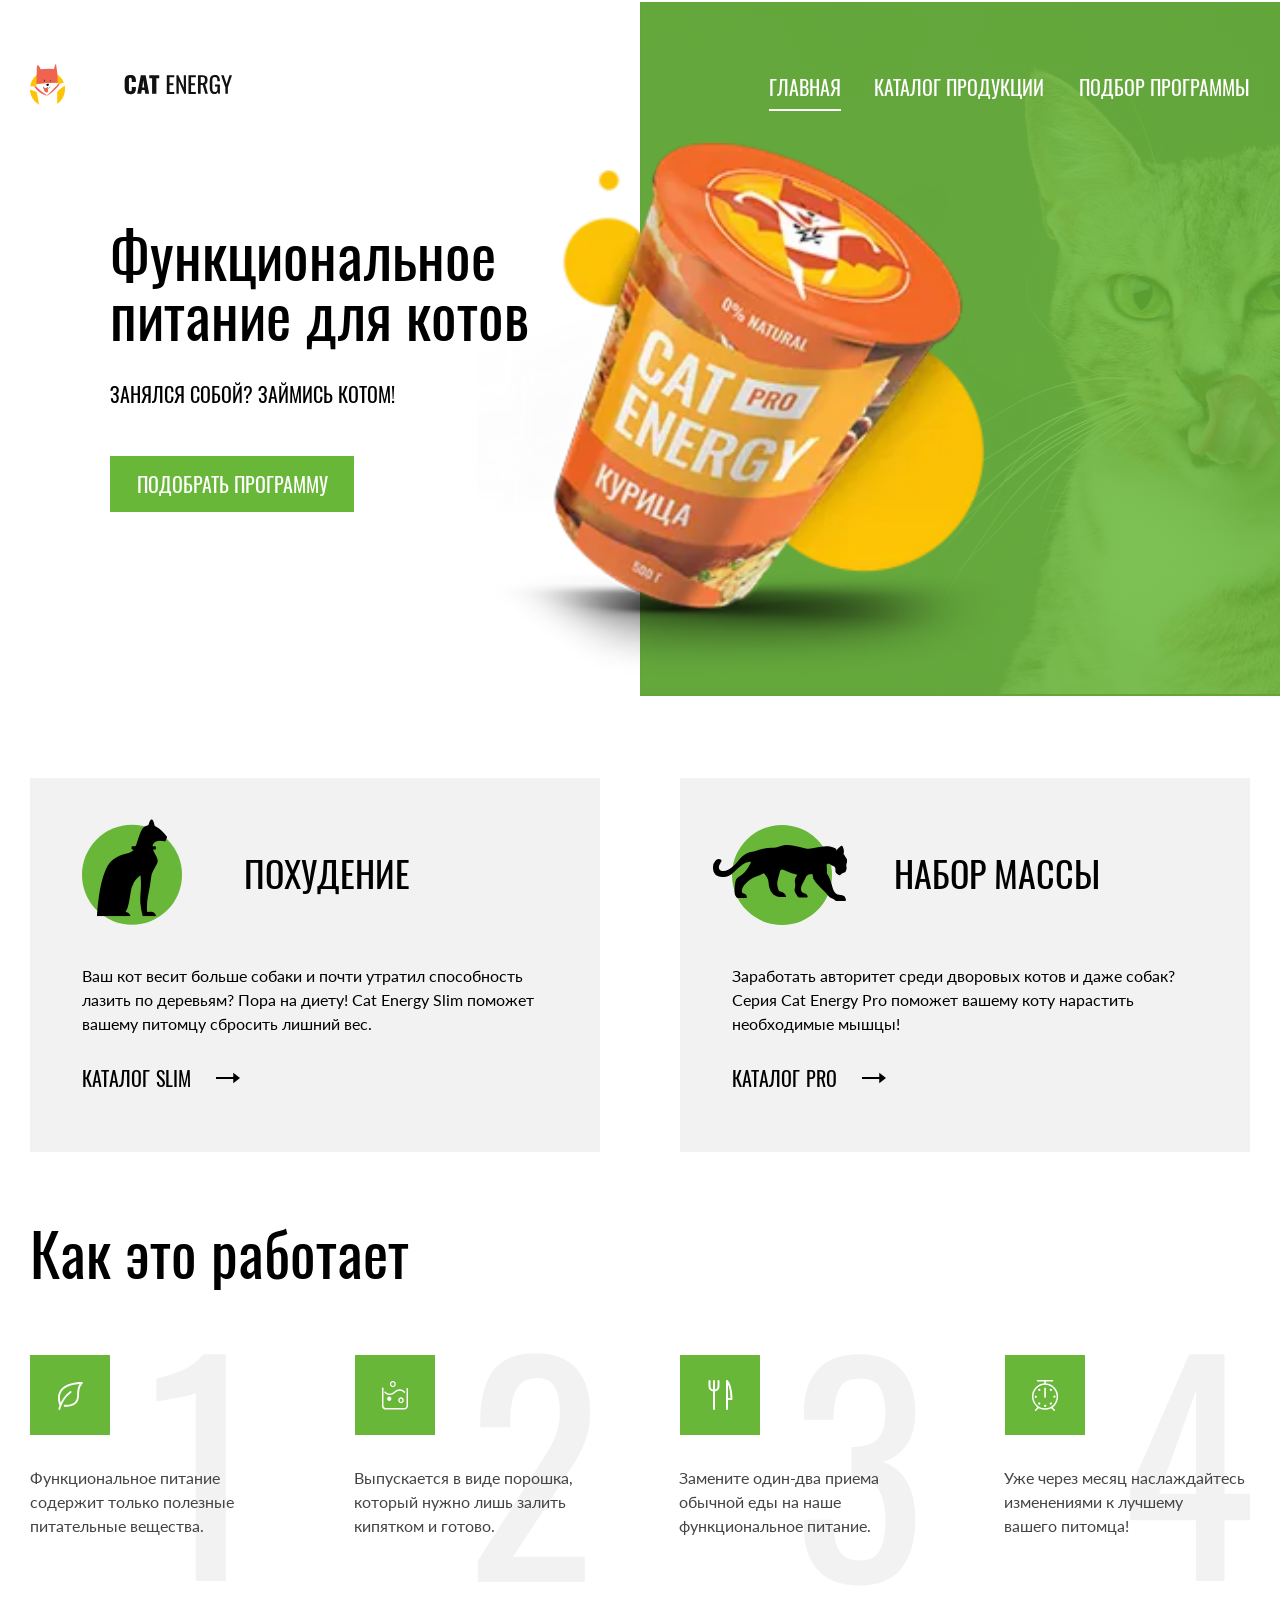
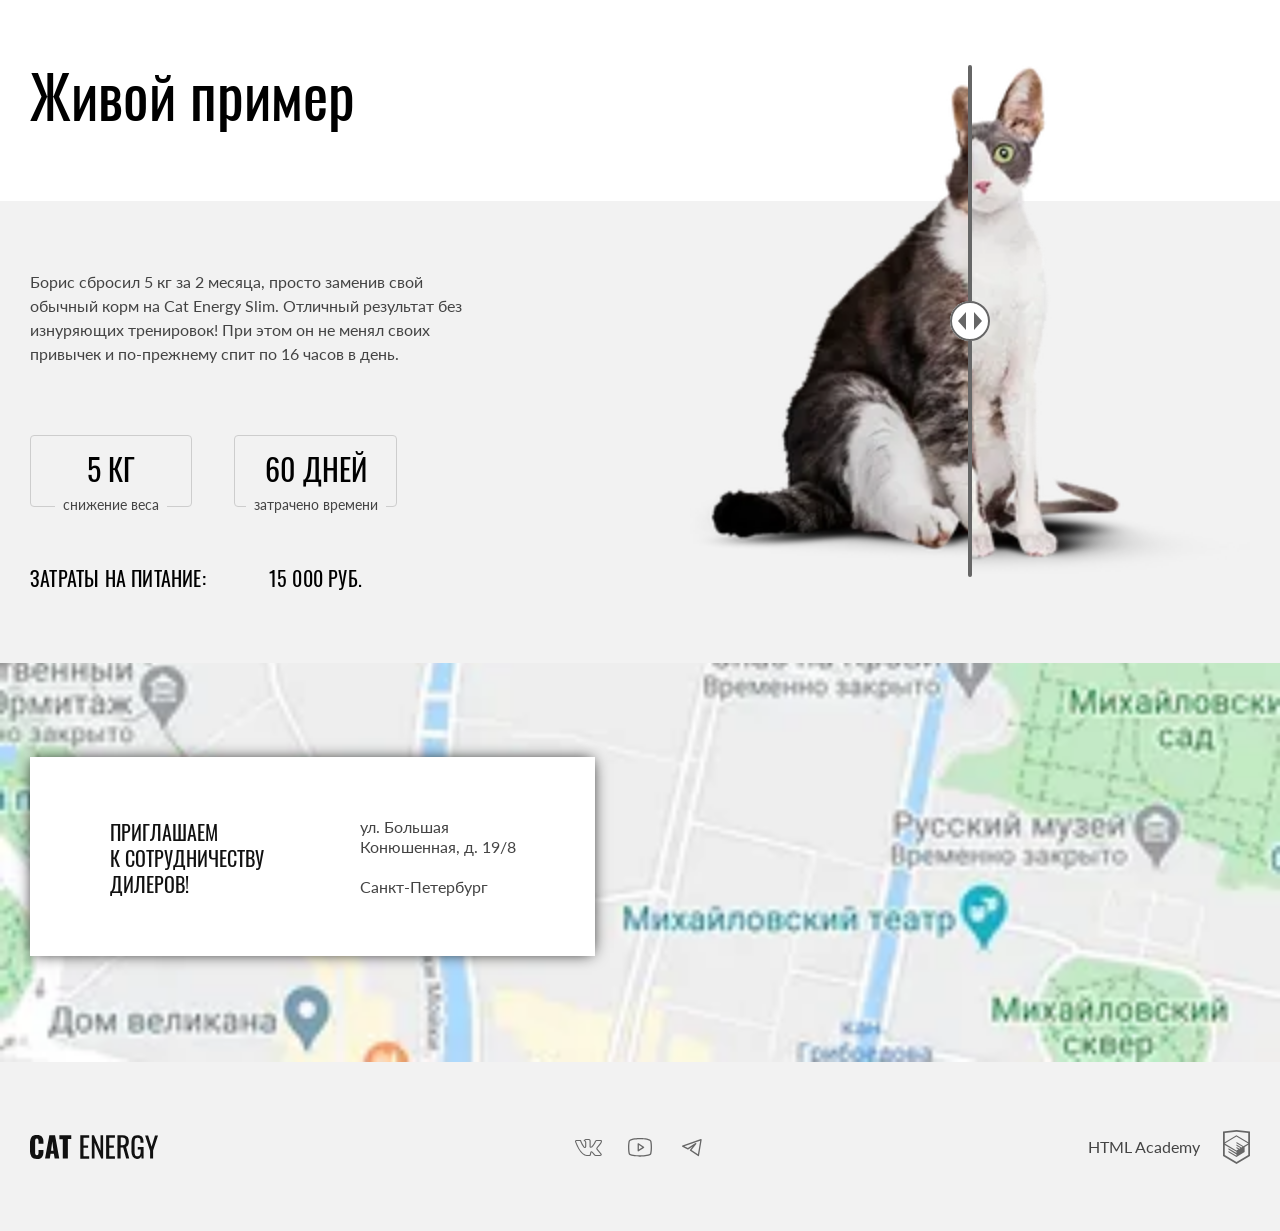
==== commit fffc910d: "Deploying to gh-pages from @ bobtrrr/554915-cat-energy-3@fcb66ea5747ad52976eb32b214ebc2c2b733127d 🚀" ====
--- a/index.html
+++ b/index.html
@@ -1 +1 @@
-<!DOCTYPE html><html class="page" lang="ru"><head><meta charset="UTF-8"><title>Главная страница | Cat Energy</title><meta name="viewport" content="width=device-width,initial-scale=1"><link rel="icon" href="./favicon.ico" sizes="48x48 32x32 16x16"><link rel="icon" type="image/svg+xml" href="./favicons/favicon.svg"><link rel="apple-touch-icon" sizes="180x180" href="./favicons/apple-touch-icon.png"><link rel="manifest" href="./site.webmanifest"><link rel="stylesheet" href="styles/styles.css"><script src="scripts/index.js" defer="defer"></script></head><body class="page__body"><header class="page__header page-header"><nav class="page-header__nav main-nav"><a class="main-nav__logo logo" href="#" aria-label="Логотип Cat Energy"><picture><source media="(min-width: 1220px)" srcset="images/logo-desktop.svg" width="202" height="59" type="image/svg+xml"><source media="(min-width: 708px)" srcset="images/logo-tablet.svg" width="174" height="50" type="image/svg+xml"><img src="images/logo-mobile.svg" width="190" height="38" alt=""></picture></a><ul class="main-nav__site-nav site-nav"><li class="site-nav__item"><a class="site-nav__link" href="#">главная</a></li><li class="site-nav__item"><a class="site-nav__link" href="#">каталог продукции</a></li><li class="site-nav__item"><a class="site-nav__link" href="#">подбор программы</a></li></ul><button class="main-nav__toggle toggle-button" aria-expanded="false" aria-label="Открыть меню" type="button"><svg width="24" height="24" viewBox="0 0 24 24" fill="none" xmlns="http://www.w3.org/2000/svg"><line y1="3" x2="24" y2="3" stroke="black" stroke-width="2"/><line y1="11" x2="24" y2="11" stroke="black" stroke-width="2"/><line y1="19" x2="24" y2="19" stroke="black" stroke-width="2"/></svg></button></nav></header><main class="page__content"><section class="hero"><h1 class="hero__title">Функциональное питание для котов</h1><p class="hero__text">Занялся собой? Займись котом!</p><picture><source media="(min-width: 1220px)" srcset="images/hero-desktop@1x.png, images/hero-desktop@2x.png 2x" width="552" height="499" type="image/png"><source media="(min-width: 708px)" srcset="images/hero-tablet@1x.png, images/hero-tablet@2x.png 2x" width="709" height="609" type="image/png"><img class="hero__image" src="images/hero-mobile@1x.png" srcset="images/hero-mobile@2x.png 2x" width="280" height="270" alt="Cat Energy Pro С курицей"></picture><button class="hero__button button" type="button">подобрать программу</button></section><section class="diet"><h2 class="visually-hidden">Диета</h2><ul class="diet__list"><li class="diet__item diet-card"><h3 class="diet-card__title">похудение</h3><p class="diet-card__description">Ваш кот весит больше собаки и почти утратил способность лазить по деревьям? Пора на диету! Cat Energy Slim поможет вашему питомцу сбросить лишний вес.</p><a class="diet-card__link" href="#">каталог slim</a></li><li class="diet__item diet-card"><h3 class="diet-card__title">набор массы</h3><p class="diet-card__description">Заработать авторитет среди дворовых котов и даже собак? Серия Cat Energy Pro поможет вашему коту нарастить необходимые мышцы!</p><a class="diet-card__link" href="#">каталог pro</a></li></ul></section><section class="features"><h2 class="features__title">Как это работает</h2><ul class="features__list"><li class="features__item"><p class="features__item-description">Функциональное питание содержит только полезные питательные вещества.</p></li><li class="features__item"><p class="features__item-description">Выпускается в виде порошка, который нужно лишь залить кипятком и готово.</p></li><li class="features__item"><p class="features__item-description">Замените один-два приема обычной еды на наше функциональное питание.</p></li><li class="features__item"><p class="features__item-description">Уже через месяц наслаждайтесь изменениями к лучшему вашего питомца!</p></li></ul></section><section class="result"><h2 class="result__title">Живой пример</h2><p class="result__description">Борис сбросил 5 кг за 2 месяца, просто заменив свой обычный корм на Cat Energy Slim. Отличный результат без изнуряющих тренировок! При этом он не менял своих привычек и по-прежнему спит по 16 часов в день.</p><dl class="result__statistics statistics"><div class="statistics__item"><dt class="statistics__term">снижение веса</dt><dd class="statistics__definition">5 КГ</dd></div><div class="statistics__item"><dt class="statistics__term">затрачено времени</dt><dd class="statistics__definition">60 ДНЕЙ</dd></div></dl><p class="result__price">Затраты на питание: 15 000 РУБ.</p></section></main><section class="contacts"><h2 class="visually-hidden">Контакты</h2><div class="contacts__content"><p class="contacts__subtitle">приглашаем к сотрудничеству дилеров!</p><address class="contacts__address"><p class="contacts__address-text">ул. Большая Конюшенная, д. 19/8</p><p class="contacts__address-text">Санкт-Петербург</p></address></div><picture><source media="(min-width: 1220px)" srcset="images/map-desktop@1x.jpg, images/map-desktop@2x.jpg 2x" width="1440" height="400" type="image/jpg"><source media="(min-width: 708px)" srcset="images/map-tablet@1x.jpg, images/map-tablet@2x.jpg 2x" width="768" height="400" type="image/jpg"><img class="contacts__map" src="images/map-mobile@1x.jpg" srcset="images/map-mobile@2x.jpg 2x" width="320" height="362" alt="ул. Большая Конюшенная, д. 19/8 Санкт-Петербург"></picture></section><footer class="page__footer page-footer"><a class="page-footer__logo logo-secondary" href="#" aria-label="Логотип Cat Energy"><svg width="128" height="24" viewBox="0 0 128 24" fill="none" xmlns="http://www.w3.org/2000/svg"><path d="M1.6236 21.9574C0.489608 20.2815 -0.0733133 18.2722 0.0213584 16.2383V7.7617C-0.115966 5.70593 0.411707 3.66097 1.52346 1.94043C2.62499 0.612766 4.32737 0 6.83086 0C9.33436 0 10.9366 0.612766 11.938 1.73617C13.0252 3.15904 13.56 4.9407 13.4401 6.74043V8.78298H8.53324V6.43404C8.57287 5.73932 8.47057 5.04378 8.23282 4.39149C8.10574 4.12819 7.90433 3.90969 7.65449 3.76409C7.40465 3.61849 7.11781 3.55245 6.83086 3.57447C6.12989 3.57447 5.62919 3.77872 5.42891 4.28936C5.20237 5.015 5.10073 5.77516 5.12849 6.53617V17.4638C5.0756 18.2022 5.21373 18.9417 5.52905 19.6085C5.72933 20.1192 6.23003 20.3234 6.931 20.3234C7.63198 20.3234 8.03254 20.1192 8.23282 19.6085C8.4605 18.9183 8.56232 18.1914 8.53324 17.4638V15.0128H13.4401V17.0553C13.5419 18.8844 13.0103 20.6918 11.938 22.1617C10.9366 23.3872 9.23422 24 6.83086 24C4.42751 23.8979 2.62499 23.2851 1.6236 21.9574Z" fill="#111111"/><path d="M19.3483 0.306396H25.0563L29.2622 23.5915H24.6557L23.8546 18.6894H20.55L19.7489 23.5915H15.0423L19.3483 0.306396ZM23.454 15.6255L22.2524 6.53618L21.0507 15.6255H23.454Z" fill="#111111"/><path d="M32.767 4.18725H29.3623V0.306396H41.2789V4.08512H37.8742V23.5915H32.767V4.18725Z" fill="#111111"/><path d="M50.3916 0.306396H59.2039V2.75746H53.496V10.417H58.1024V12.766H53.496V21.3447H59.2039V23.6936H50.2915V0.306396H50.3916Z" fill="#111111"/><path d="M61.8076 0.306396H64.0107L70.5198 15.7277V0.306396H73.1234V23.5915H71.1206L64.5114 7.65959V23.5915H61.8076V0.306396Z" fill="#111111"/><path d="M76.1276 0.306396H84.9399V2.75746H79.2319V10.417H83.8383V12.766H79.2319V21.3447H84.9399V23.6936H76.1276V0.306396Z" fill="#111111"/><path d="M87.5435 0.306296H92.1499C93.962 0.178639 95.7629 0.682798 97.2571 1.73608C98.3586 2.65523 98.8593 4.28927 98.8593 6.43396C98.8593 9.39566 97.958 11.234 96.0554 11.8467L99.2599 23.4893H96.1555L93.1513 12.5616H90.6478V23.4893H87.4434V0.306296H87.5435ZM91.9497 10.3148C92.982 10.4016 94.011 10.1121 94.8537 9.49778C95.4546 8.98715 95.755 7.96587 95.755 6.43396C95.7827 5.67295 95.6811 4.91279 95.4546 4.18715C95.2292 3.66645 94.8421 3.23582 94.353 2.96162C93.6633 2.64108 92.9062 2.50069 92.1499 2.5531H90.748V10.2127H91.9497V10.3148Z" fill="#111111"/><path d="M102.865 21.8554C101.824 20.0697 101.335 18.0053 101.463 15.932V8.17025C101.438 6.69026 101.607 5.21349 101.964 3.77876C102.299 2.70664 102.967 1.77469 103.866 1.12344C104.984 0.448453 106.274 0.128462 107.571 0.204291C109.674 0.204291 111.177 0.714929 112.078 1.83833C113.115 3.32172 113.61 5.12795 113.48 6.94472V7.76174H110.476V7.04684C110.48 6.19152 110.413 5.33736 110.275 4.49365C110.191 3.96049 109.903 3.48313 109.474 3.16599C108.911 2.78921 108.243 2.60993 107.571 2.65535C106.853 2.60843 106.143 2.82587 105.569 3.26812C105.333 3.47055 105.141 3.71989 105.003 4.00086C104.865 4.28184 104.785 4.58853 104.768 4.90216C104.636 5.81517 104.569 6.73673 104.567 7.65961V16.3405C104.493 17.663 104.698 18.9863 105.168 20.2213C105.569 21.0383 106.37 21.3447 107.571 21.3447C108.046 21.405 108.527 21.3208 108.955 21.1028C109.383 20.8847 109.737 20.5425 109.975 20.1192C110.504 18.8277 110.743 17.432 110.676 16.0341V14.4H107.772V12.0511H113.58V23.5915H111.577L111.277 20.9362C111.014 21.8261 110.467 22.601 109.724 23.1376C108.98 23.6742 108.081 23.9419 107.171 23.8979C106.343 23.9475 105.517 23.7869 104.765 23.4304C104.014 23.0739 103.361 22.5327 102.865 21.8554Z" fill="#111111"/><path d="M119.989 15.4212L115.082 0.408447H118.086L121.591 11.6425L124.996 0.408447H128L123.093 15.4212V23.5914H120.089V15.4212H119.989Z" fill="#111111"/></svg></a><ul class="page-footer__social social"><li class="social__item"><a class="social__link social__link--icon-vkontakte" href="#"><span class="visually-hidden">Вконтакте</span></a></li><li class="social__item"><a class="social__link social__link--icon-youtube" href="#"><span class="visually-hidden">Youtuebe</span></a></li><li class="social__item"><a class="social__link social__link--icon-telegram" href="#"><span class="visually-hidden">Telegram</span></a></li></ul><p class="page-footer__developed"><span class="page-footer__developed-caption">HTML Academy</span></p></footer></body></html>+<!DOCTYPE html><html class="page" lang="ru" data-page-type="index"><head><meta charset="UTF-8"><title>Главная страница | Cat Energy</title><meta name="viewport" content="width=device-width,initial-scale=1"><!-- HERO BG --><link rel="preload" media="(max-width: 747px)" imagesrcset="./images/hero-bg-mobile@1x.webp 1x, ./images/hero-bg-mobile@2x.webp 2x" as="image" fetchpriority="high"><link rel="preload" media="(min-width: 1260px)" imagesrcset="./images/hero-bg-desktop@1x.webp 1x, ./images/hero-bg-desktop@2x.webp 2x" as="image" fetchpriority="high"><!-- HERO IMG --><link rel="preload" media="(min-width: 1260px)" imagesrcset="./images/hero-desktop@1x.webp 1x, ./images/hero-desktop@2x.webp 2x" as="image" fetchpriority="high"><link rel="preload" media="(min-width: 748px) and (max-width: 1259px)" imagesrcset="./images/hero-tablet@1x.webp 1x, ./images/hero-tablet@2x.webp 2x" as="image" fetchpriority="high"><link rel="preload" media="(max-width: 747px)" imagesrcset="./images/hero-mobile@1x.webp 1x, ./images/hero-mobile@2x.webp 2x" as="image" fetchpriority="high"><!-- LOGO --><link rel="preload" media="(min-width: 1260px)" href="images/logo-desktop.svg" as="image" fetchpriority="high"><link rel="preload" media="(min-width: 748px) and (max-width: 1259px)" href="images/logo-tablet.svg" as="image" fetchpriority="high"><link rel="preload" media="(max-width: 747px)" href="images/logo-mobile.svg" as="image" fetchpriority="high"><!-- FONTS --><link rel="preload" href="./fonts/oswald/oswaldregular.woff2" as="font" type="font/woff2" crossorigin="anonymous"><!-- SCRIPTS --><link rel="preload" href="scripts/index.js" as="script"><!-- ICONS --><link rel="icon" href="./favicon.ico" sizes="48x48 32x32 16x16"><link rel="icon" type="image/svg+xml" href="./favicons/favicon.svg"><link rel="apple-touch-icon" sizes="180x180" href="./favicons/apple-touch-icon.png"><link rel="manifest" href="./site.webmanifest"><link rel="stylesheet" href="styles/styles.css"><script src="scripts/index.js" defer="defer"></script><script src="scripts/slider.js" defer="defer"></script><script src="https://api-maps.yandex.ru/2.1/?apikey=17fad1a8-510c-43ff-9aba-42f5842ea754&lang=ru_RU" defer="defer"></script><script src="scripts/map.js" defer="defer"></script></head><body class="page__body"><header class="page__header page-header container"><nav class="page-header__nav main-nav main-nav--nojs"><div class="main-nav__top"><a class="main-nav__logo logo" href="#" aria-label="Логотип Cat Energy"><picture><source media="(min-width: 1260px)" srcset="images/logo-desktop.svg" width="202" height="59" type="image/svg+xml"><source media="(min-width: 748px)" srcset="images/logo-tablet.svg" width="174" height="50" type="image/svg+xml"><img src="images/logo-mobile.svg" width="190" height="38" alt=""></picture></a><button class="main-nav__toggle toggle-button" aria-expanded="false" aria-label="Открыть меню" aria-controls="site-nav" type="button"><span class="toggle-button__line"></span> <span class="toggle-button__line"></span> <span class="toggle-button__line"></span> <span class="toggle-button__line"></span></button></div><ul class="main-nav__site-nav site-nav site-nav--opened" id="site-nav"><li class="site-nav__item"><a class="site-nav__link site-nav__link--active" href="#">главная</a></li><li class="site-nav__item"><a class="site-nav__link" href="catalog.html">каталог продукции</a></li><li class="site-nav__item"><a class="site-nav__link" href="form.html">подбор программы</a></li></ul></nav></header><main class="page__content"><section class="page__hero hero"><div class="hero__content-wrapper container"><div class="hero__content"><h1 class="hero__title">Функциональное питание для котов</h1><p class="hero__text">Занялся собой? Займись котом!</p><button class="hero__button button button--primary button--size-m" type="button">подобрать программу</button></div><picture class="hero__image-wrapper"><source media="(min-width: 1260px)" srcset="images/hero-desktop@1x.webp, images/hero-desktop@2x.webp 2x" width="552" height="499" type="image/webp"><source media="(min-width: 1260px)" srcset="images/hero-desktop@1x.png, images/hero-desktop@2x.png 2x" width="552" height="499" type="image/png"><source media="(min-width: 748px)" srcset="images/hero-tablet@1x.webp, images/hero-tablet@2x.webp 2x" width="709" height="609" type="image/webp"><source media="(min-width: 748px)" srcset="images/hero-tablet@1x.png, images/hero-tablet@2x.png 2x" width="709" height="609" type="image/png"><source srcset="images/hero-mobile@1x.webp, images/hero-mobile@2x.webp 2x" type="image/webp"><img class="hero__image" src="images/hero-mobile@1x.png" srcset="images/hero-mobile@2x.png 2x" width="280" height="270" alt="" fetchpriority="high"></picture></div></section><section class="diet container"><h2 class="visually-hidden">Диета</h2><ul class="diet__list"><li class="diet__item diet-card diet-card--weight-loss"><h3 class="diet-card__title">похудение</h3><p class="diet-card__description">Ваш кот весит больше собаки и почти утратил способность лазить по деревьям? Пора на диету! Cat Energy Slim поможет вашему питомцу сбросить лишний вес.</p><span class="diet-card__line"></span> <a class="diet-card__link card-link" href="#" aria-label="Питание для похудения">каталог slim</a></li><li class="diet__item diet-card diet-card--weight-gain"><h3 class="diet-card__title">набор массы</h3><p class="diet-card__description">Заработать авторитет среди дворовых котов и даже собак? Серия Cat Energy Pro поможет вашему коту нарастить необходимые мышцы!</p><span class="diet-card__line"></span> <a class="diet-card__link card-link" href="#" aria-label="Питание для набора массы">каталог pro</a></li></ul></section><section class="features"><div class="container"><h2 class="features__title title title--size-l">Как это работает</h2><ul class="features__list"><li class="features__item features__item--icon-leaf"><p class="features__item-description">Функциональное питание содержит только полезные питательные вещества.</p></li><li class="features__item features__item--icon-form"><p class="features__item-description">Выпускается в виде порошка, который нужно лишь залить кипятком и готово.</p></li><li class="features__item features__item--icon-eat"><p class="features__item-description">Замените один-два приема обычной еды на наше функциональное питание.</p></li><li class="features__item features__item--icon-time"><p class="features__item-description">Уже через месяц наслаждайтесь изменениями к лучшему<br>вашего питомца!</p></li></ul></div></section><section class="result"><div class="result__content-wrapper container"><div class="result__content"><h2 class="result__title title title--size-l">Живой пример</h2><p class="result__description">Борис сбросил 5 кг за 2 месяца, просто заменив свой обычный корм на Cat Energy Slim. Отличный результат без изнуряющих тренировок! При этом он не менял своих привычек и по-прежнему спит по 16 часов в день.</p><dl class="result__statistics statistics"><div class="statistics__item"><dt class="statistics__indicator">5 КГ</dt><dd class="statistics__description">снижение веса</dd></div><div class="statistics__item"><dt class="statistics__indicator">60 ДНЕЙ</dt><dd class="statistics__description">затрачено времени</dd></div></dl><p class="result__price">Затраты на питание: <span class="result__price-count">15 000 РУБ.</span></p></div><div class="result__slider slider"><picture class="slider__image-container slider__image-container--before"><!-- tablet --><source media="(min-width: 748px)" srcset="images/slide-before-tablet@1x.webp, images/slide-before-tablet@2x.webp 2x" width="560" height="512" type="image/webp"><source media="(min-width: 748px)" srcset="images/slide-before-tablet@1x.png, images/slide-before-tablet@2x.png 2x" width="560" height="512" type="image/png"><!-- mobile --><source srcset="images/slide-before-mobile@1x.webp, images/slide-before-mobile@2x.webp 2x" width="280" height="256" type="image/webp"><img class="slider__image" src="images/slide-before-mobile@1x.png" srcset="images/slide-before-mobile@2x.png 2x" width="280" height="256" alt="До применения диеты" draggable="false" loading="lazy"></picture><picture class="slider__image-container slider__image-container--after"><!-- tablet --><source media="(min-width: 748px)" srcset="images/slide-after-tablet@1x.webp, images/slide-after-tablet@2x.webp 2x" width="560" height="512" type="image/webp"><source media="(min-width: 748px)" srcset="images/slide-after-tablet@1x.png, images/slide-after-tablet@2x.png 2x" width="560" height="512" type="image/png"><!-- mobile --><source srcset="images/slide-after-mobile@1x.webp, images/slide-after-mobile@2x.webp 2x" width="280" height="256" type="image/webp"><img class="slider__image" src="images/slide-after-mobile@1x.png" srcset="images/slide-after-mobile@2x.png 2x" width="280" height="256" alt="После применения диеты" draggable="false" loading="lazy"></picture><button class="slider__button slider-button" type="button"><span class="visually-hidden">Сравнить фотографии</span></button></div></div></section></main><section class="contacts" aria-labelledby="contacts-title"><h2 class="visually-hidden" id="contacts-title">Контакты</h2><div class="contacts__content-wrapper container"><div class="contacts__content"><p class="contacts__title">приглашаем<br>к сотрудничеству дилеров!</p><address class="contacts__address"><p class="contacts__address-text">ул. Большая Конюшенная, д. 19/8</p><p class="contacts__address-text">Санкт-Петербург</p></address></div></div><div class="contacts__map-container"><picture class="contacts__image-container"><!-- desktop --><source media="(min-width: 1260px)" srcset="images/map-desktop@1x.webp, images/map-desktop@2x.webp 2x" width="1440" height="400" type="image/webp"><source media="(min-width: 1260px)" srcset="images/map-desktop@1x.jpg, images/map-desktop@2x.jpg 2x" width="1440" height="400" type="image/jpg"><!-- tablet --><source media="(min-width: 748px)" srcset="images/map-tablet@1x.webp, images/map-tablet@2x.webp 2x" width="768" height="400" type="image/webp"><source media="(min-width: 748px)" srcset="images/map-tablet@1x.jpg, images/map-tablet@2x.jpg 2x" width="768" height="400" type="image/jpg"><!-- mobile --><source srcset="images/map-mobile@1x.webp, images/map-mobile@2x.webp 2x" width="320" height="362" type="image/webp"><img class="contacts__map-image" src="images/map-mobile@1x.jpg" srcset="images/map-mobile@2x.jpg 2x" width="320" height="362" alt="Офис компании по ул. Большая Конюшенная, д. 19/8 Санкт-Петербург" loading="lazy"></picture></div></section><footer class="page__footer page-footer"><div class="page-footer__wrapper container"><a class="page-footer__logo logo-secondary" href="#"><span class="visually-hidden">Cat Energy - Главная страница</span> <svg class="logo-secondary__icon" width="128" height="24" aria-hidden="true"><use href="./icons/stack.svg#logo-secondary"></use></svg> </a><span class="page-footer__line split-line"></span><ul class="page-footer__social social"><li class="social__item"><a class="social__link social__link--icon-vkontakte" href="#"><span class="visually-hidden">Вконтакте</span></a></li><li class="social__item"><a class="social__link social__link--icon-youtube" href="#"><span class="visually-hidden">Youtube</span></a></li><li class="social__item"><a class="social__link social__link--icon-telegram" href="#"><span class="visually-hidden">Telegram</span></a></li></ul><span class="page-footer__line split-line"></span> <a class="page-footer__link" href="https://htmlacademy.ru/intensive/adaptive" aria-label="Курс HTMLAcademy. Адаптивная вёрстка и автоматизация"><span class="page-footer__link-caption">HTML Academy</span></a></div></footer></body></html>
--- a/styles/styles.css
+++ b/styles/styles.css
@@ -1 +1 @@
-.header{color:#fff;background-color:#639;padding:10px 25px}+@font-face{font-family:Oswald;font-weight:400;font-style:normal;font-display:swap;src:url(../fonts/oswald/oswaldregular.woff2)format("woff2")}@font-face{font-family:Oswald;font-weight:400;font-style:normal;font-display:swap;src:url(../fonts/oswald/oswaldregular.woff)format("woff")}@font-face{font-family:Lato;font-weight:400;font-style:normal;font-display:swap;src:url(../fonts/lato/Lato-Regular.woff2)format("woff2")}@font-face{font-family:Lato;font-weight:400;font-style:normal;font-display:swap;src:url(../fonts/lato/Lato-Regular.woff)format("woff")}.visually-hidden{white-space:nowrap;-webkit-clip-path:inset(100%);clip-path:inset(100%);clip:rect(0 0 0 0);border:0;width:1px;height:1px;margin:-1px;padding:0;position:absolute;overflow:hidden}.container{box-sizing:border-box;width:320px;margin-left:auto;margin-right:auto;padding-left:20px;padding-right:20px}@media (width>=748px){.container{width:748px}}@media (width>=1260px){.container{width:1260px}}.page__body{color:#444;min-width:320px;margin:0;padding:0;font-family:Lato,sans-serif;font-size:14px;font-weight:400;line-height:129%}@media (width>=1260px){.page__hero{margin-top:-142px}}.page__heading{padding-top:27px;padding-bottom:42px;position:relative}@media (width<=747px){.page__heading:before,.page__heading:after{content:"";width:100vw;height:1px;position:absolute;right:0}.page__heading:before{background-color:#d9d9d9;top:0;box-shadow:100vw 0 #d9d9d9}.page__heading:after{background-color:#ebebeb;bottom:0;box-shadow:100vw 0 #ebebeb}}@media (width>=748px){.page__heading{border:none;padding-top:34px;padding-bottom:85px}}@media (width>=1260px){.page__heading{padding-top:44px;padding-bottom:84px}}.title{color:#000;width:-moz-fit-content;width:fit-content;margin:0;font-family:Oswald,sans-serif;font-size:24px;font-weight:400;line-height:100%}@media (width>=748px){.title{font-size:32px}}@media (width>=1260px){.title{font-size:40px}}.title--size-m{font-size:24px}@media (width>=748px){.title--size-m{font-size:36px}}.title--size-l{font-size:36px}@media (width>=748px){.title--size-l{font-size:60px}}.logo{cursor:pointer;text-decoration:none;display:flex}.logo:hover,.logo:focus-visible{opacity:.8}.logo:active{opacity:.6}.input{box-sizing:border-box;color:inherit;text-transform:uppercase;cursor:pointer;outline-offset:-1px;border:none;outline:1px solid #e7e7e7;width:100%;padding:13px;font-family:Oswald,sans-serif;font-size:20px;font-weight:400;display:inline-flex}.input:hover{outline-color:#cdcdcd}.input:focus-visible{outline-offset:-2px;outline-width:2px;outline-color:#444}.input:user-invalid{outline-offset:-2px;outline-width:2px;outline-color:#ff8282}.input:disabled{opacity:.3;cursor:not-allowed}.input--error{outline-offset:-2px;outline-width:2px;outline-color:#ff8282}.input--error:hover,.input--error:focus-visible{outline-color:#ff8282}.input--size-s{padding:14px 37px 13px 15px;font-size:16px;line-height:113%}@media (width>=748px){.input--size-s{padding:15px 40px 14px 20px;font-size:20px}}.input--indent-bottom{padding-bottom:12px}@media (width>=748px){.input--indent-bottom{padding-bottom:15px}}.decorative-line{--line-gap:20px;box-shadow:calc(var(--line-gap)*-1)0 #fff,var(--line-gap)0 #fff;background-color:#fff;position:relative}.decorative-line:before{content:"";z-index:-1;width:100vw;height:2px;position:absolute;top:49%;right:0;box-shadow:100vw 0 #68b738}@media (width>=748px){.decorative-line{--line-gap:40px}.decorative-line:before{background-color:#68b738}}.decorative-line--gap-m{--line-gap:40px}.decorative-line--align-top-30:before{top:30%}@media (width>=748px){.decorative-line--align-top-30:before{top:61%}}.decorative-line--align-top-59:before{top:59%}@media (width>=748px){.decorative-line--align-top-59:before{top:60%}}.toggle-button{cursor:pointer;background-color:#0000;border:none;width:24px;height:18px;text-decoration:none;position:relative;transform:translateY(-2px)translate(-1px)}.toggle-button:hover,.toggle-button:focus-visible{opacity:.8}.toggle-button:active{opacity:.6}.toggle-button__line{opacity:1;background-color:#000;width:100%;height:2px;transition:all .3s ease-in-out;display:block;position:absolute;left:0}.toggle-button__line:first-child{transition-duration:.1s;top:0}.toggle-button__line:nth-child(2),.toggle-button__line:nth-child(3){top:8px}.toggle-button__line:nth-child(4){transition-duration:.1s;bottom:0}.toggle-button--opened{transform:rotate(90deg)translateY(-3px)translate(-2px)}.toggle-button--opened .toggle-button__line:first-child{transform:scale(0)}.toggle-button--opened .toggle-button__line:nth-child(2){transform:rotate(43deg)}.toggle-button--opened .toggle-button__line:nth-child(3){transform:rotate(-44deg)}.toggle-button--opened .toggle-button__line:nth-child(4){transform:scale(0)}.button{text-transform:uppercase;text-align:center;cursor:pointer;border:none;justify-content:center;padding-left:15px;padding-right:15px;font-family:Oswald,sans-serif;text-decoration:none;display:inline-flex}.button:active{opacity:.3}.button[disabled],.button--disabled{opacity:.3;pointer-events:none}.button--primary{color:#fff;background-color:#68b738}.button--primary:hover,.button--primary:focus-visible{background-color:#5eaa2f}.button--secondary{color:#444;background-color:#f2f2f2}.button--secondary:hover,.button--secondary:focus-visible{background-color:#ebebeb}.button--size-m{padding-top:11px;padding-bottom:10px;font-size:16px;line-height:120%}.button--size-l{padding-top:15px;padding-bottom:15px;font-size:20px;line-height:130%}.card-link{text-transform:uppercase;color:#000;cursor:pointer;align-items:center;gap:16px;font-family:Oswald,sans-serif;font-size:16px;font-weight:400;line-height:100%;text-decoration:none;display:inline-flex}.card-link:after{content:"";background-image:url(../icons/stack.svg#icon-arrow);background-repeat:no-repeat;width:24px;height:12px;transition:width .2s}.card-link:hover:after,.card-link:focus-visible:after{width:32px}.card-link:active{opacity:.3}@media (width>=748px){.card-link{gap:25px;font-size:20px}}@media (width>=1260px){.card-link{letter-spacing:.2px}}.site-nav{box-sizing:border-box;color:#000;flex-direction:column;margin:0;padding:0;list-style:none;display:flex}@media (width<=747px){.site-nav{opacity:0;visibility:hidden;background-color:#fff;transition:transform .2s,opacity .2s,visibility .2s;position:relative;transform:translateY(-150%)}.site-nav:before{content:"";z-index:-2;background-color:#fff;width:100vw;height:100%;position:absolute;top:0;right:0;box-shadow:100vw 0 #fff}}@media (width>=748px){.site-nav{flex-flow:wrap;gap:33px;display:flex}}@media (width<=747px){.site-nav--opened{opacity:1;visibility:visible;transition:transform .3s,opacity,visibility;transform:translateY(0%)}}.site-nav--theme-accent{color:#fff}@media (width<=747px){.site-nav__item{z-index:1;opacity:0;transition:opacity .2s;position:relative}.site-nav__item:before{content:"";z-index:-1;box-sizing:border-box;pointer-events:none;border-top:1px solid #e6e6e6;width:100vw;height:100%;position:absolute;top:0;left:50%;transform:translate(-50%)}.site-nav__item:last-child:before{border-bottom:1px solid #e6e6e6}}@media (width>=1260px){.site-nav__item:nth-child(2){margin-right:2px}}@media (width<=747px){.site-nav--opened .site-nav__item{opacity:1}.site-nav--opened .site-nav__item:first-child{transition-delay:.3s}.site-nav--opened .site-nav__item:nth-child(2){transition-delay:.45s}.site-nav--opened .site-nav__item:nth-child(n+3){transition-delay:.6s}}.site-nav__link{text-transform:uppercase;color:inherit;text-align:center;cursor:pointer;padding:23px 15px;font-family:Oswald,sans-serif;font-size:20px;line-height:100%;text-decoration:none;display:block}.site-nav__link:hover:not(.site-nav__link--active),.site-nav__link:focus-visible:not(.site-nav__link--active){opacity:.6}.site-nav__link:active:not(.site-nav__link--active){opacity:.3}@media (width>=748px){.site-nav__link{text-align:left;padding:14px 0 10px;font-size:18px;line-height:133%}}@media (width>=1260px){.site-nav__link{font-size:20px}}@media (width>=748px){.site-nav__link--active{cursor:default;position:relative}.site-nav__link--active:after{content:"";background-color:#68b738;width:100%;height:2px;position:absolute;bottom:0;left:0;right:0}}.site-nav--theme-accent .site-nav__link--active:after{background-color:#fff}.logo-secondary{display:flex}.logo-secondary:hover,.logo-secondary:focus-visible{opacity:.7}.logo-secondary:active{opacity:.5}.main-nav{position:relative}@media (width>=748px){.main-nav{justify-content:space-between;gap:40px;display:flex}}@media (width<=747px){.main-nav__top{z-index:20;background-color:#fff;justify-content:space-between;align-items:center;gap:30px;padding-top:10px;padding-bottom:10px;display:flex;position:relative}}.main-nav__logo{flex-shrink:0}@media (width<=747px){.main-nav__logo{margin-top:3px}}@media (width>=1260px){.main-nav__logo{margin-top:-4px}}.main-nav__toggle{flex-shrink:0}@media (width>=748px){.main-nav__toggle{display:none}}.main-nav__site-nav{flex-shrink:0}@media (width<=747px){.main-nav__site-nav{z-index:10;position:absolute;top:65px;left:0;right:0}}@media (width>=748px){.main-nav__site-nav{width:auto;max-width:475px;margin-top:1px;margin-right:5px}}@media (width>=1260px){.main-nav__site-nav{width:auto;max-width:575px;margin-right:0}}@media (width<=747px){.main-nav--nojs .main-nav__toggle{display:none}.main-nav--nojs .main-nav__site-nav{position:static}}.statistics{flex-wrap:wrap;align-items:start;gap:32px;margin:0;display:flex}@media (width>=748px){.statistics{gap:42px}}.statistics__item{box-sizing:border-box;flex-direction:column;width:124px;display:flex}@media (width>=748px){.statistics__item{width:162px}.statistics__item:nth-child(2){margin-left:1px}}@media (width>=1260px){.statistics__item{width:161px}.statistics__item:first-child{margin-left:1px;padding-right:1px}}.statistics__indicator{text-align:center;color:#000;border-radius:3px;outline:1px solid #cdcdcd;padding:14px 18px 17px;font-family:Oswald,sans-serif;font-size:24px;font-weight:400;line-height:100%}@media (width>=748px){.statistics__indicator{padding-top:15px;padding-bottom:18px;font-size:30px;line-height:123%}}.statistics__description{z-index:5;box-sizing:border-box;text-align:center;background-color:#eaeaea;align-self:center;width:min-content;max-width:calc(100% - 20px);margin:-8px 0 0;padding-left:15px;padding-right:15px;font-size:12px;font-weight:400;line-height:100%}@media (width>=748px){.statistics__description{background-color:#fff;width:auto;padding-left:8px;padding-right:8px;font-size:14px}}@media (width>=1260px){.statistics__description{background-color:#f2f2f2}}.social{flex-wrap:wrap;align-items:center;gap:24px;margin:0;padding:0;list-style:none;display:flex}.social__item{flex-shrink:0}.social__link{cursor:pointer;justify-content:center;align-items:center;width:28px;height:22px;text-decoration:none;display:flex}.social__link:before{background-color:#666}.social__link:hover:before,.social__link:focus-visible:before{background-color:#68b738}.social__link:active:before{opacity:.3}.social__link--icon-vkontakte:before,.social__link--icon-youtube:before,.social__link--icon-telegram:before{content:"";-webkit-mask-repeat:no-repeat;mask-repeat:no-repeat}.social__link--icon-vkontakte:before{width:27px;height:17px;margin-top:-1px;-webkit-mask-image:url(../icons/stack.svg#icon-vk);mask-image:url(../icons/stack.svg#icon-vk)}.social__link--icon-youtube:before{width:24px;height:19px;margin-top:-1px;-webkit-mask-image:url(../icons/stack.svg#icon-youtube);mask-image:url(../icons/stack.svg#icon-youtube)}.social__link--icon-telegram:before{width:20px;height:18px;-webkit-mask-image:url(../icons/stack.svg#icon-tg);mask-image:url(../icons/stack.svg#icon-tg)}.diet-card{background-color:#f2f2f2;padding:30px 20px 19px}@media (width>=748px){.diet-card{grid-template-columns:340px 1fr;grid-template-areas:"title.""text.""link.";padding:77px 52px 62px;display:grid}}@media (width>=1260px){.diet-card{grid-template-columns:1fr;grid-template-areas:"title""text""link";padding-bottom:64px}}.diet-card--weight-loss{background-image:url(../icons/stack.svg#diet-weight-loss);background-position:20px 21px;background-repeat:no-repeat;background-size:50px 53px}@media (width>=748px){.diet-card--weight-loss{background-image:url(../icons/stack.svg#diet-weight-loss-tablet);background-position:right 63px top 81px;background-size:200px 211px}}@media (width>=1260px){.diet-card--weight-loss{background-position:52px 41px;background-size:100px 106px}}.diet-card--weight-gain{background-image:url(../icons/stack.svg#diet-weight-gain-mobile);background-position:13px 24px;background-repeat:no-repeat;background-size:67px 50px}@media (width<=747px){.diet-card--weight-gain{padding-bottom:18px}}@media (width>=748px){.diet-card--weight-gain{background-image:url(../icons/stack.svg#diet-weight-gain-tablet);background-position:right 29px top 91px;background-size:268px 200px}}@media (width>=1260px){.diet-card--weight-gain{background-image:url(../icons/stack.svg#diet-weight-gain-desktop);background-position:33px 47px;background-size:134px 100px}}.diet-card__title{text-transform:uppercase;color:#000;margin:0 0 30px 70px;font-family:Oswald,sans-serif;font-size:24px;font-weight:400;line-height:154%}@media (width>=748px){.diet-card__title{grid-area:title;margin-bottom:24px;margin-left:0;font-size:36px;line-height:100%}}@media (width>=1260px){.diet-card__title{margin-bottom:73px;margin-left:162px}}.diet-card__description{margin:0 0 20px}@media (width>=748px){.diet-card__description{color:#000;grid-area:text;margin-bottom:0;font-size:16px;line-height:150%}}@media (width<=747px){.diet-card--weight-gain .diet-card__description{margin-bottom:21px}.diet-card__line{background-color:#d9d9d9;width:100%;height:1px;display:block}}.diet-card__link{margin-top:19px;margin-right:auto}@media (width>=748px){.diet-card__link{grid-area:link;margin-top:57px}}@media (width>=1260px){.diet-card__link{margin-top:32px}}.diet-card--weight-gain .diet-card__link{margin-top:20px}@media (width>=748px){.diet-card--weight-gain .diet-card__link{margin-top:57px}}@media (width>=1260px){.diet-card--weight-gain .diet-card__link{margin-top:32px}}@media (width>=748px){.page-header{padding-top:25px;padding-bottom:26px}}@media (width>=1260px){.page-header{z-index:10;padding-top:59px;position:relative}}.hero{background-image:-webkit-linear-gradient(#68b738d9 0% 60.5%,#fff 60.5% 100%),-webkit-image-set(url(../images/hero-bg-mobile@2x.webp) 2x,url(../images/hero-bg-mobile@1x.webp) 1x,url(../images/hero-bg-mobile@2x.png) 2x,url(../images/hero-bg-mobile@1x.png) 1x),-webkit-linear-gradient(90deg,#515160 0% 30%,#404044 30% 100%);background-image:linear-gradient(#68b738d9 0% 60.5%,#fff 60.5% 100%),image-set("../images/hero-bg-mobile@2x.webp" 2x,"../images/hero-bg-mobile@1x.webp" 1x,"../images/hero-bg-mobile@2x.png" 2x,"../images/hero-bg-mobile@1x.png" 1x),linear-gradient(90deg,#515160 0% 30%,#404044 30% 100%);background-position:top;background-repeat:no-repeat;background-size:auto,320px 302px,auto}@media (width>=748px){.hero{background-image:none}}@media (width>=1260px){.hero{background-image:-webkit-linear-gradient(90deg,#fff 0% 50.02%,#68b738d9 50.02% 100%),-webkit-image-set(url(../images/hero-bg-desktop@2x.webp) 2x,url(../images/hero-bg-desktop@1x.webp) 1x,url(../images/hero-bg-desktop@2x.png) 2x,url(../images/hero-bg-desktop@1x.png) 1x),-webkit-linear-gradient(90deg,#fff 0% 50%,#404044 50% 100%);background-image:linear-gradient(90deg,#fff 0% 50.02%,#68b738d9 50.02% 100%),image-set("../images/hero-bg-desktop@2x.webp" 2x,"../images/hero-bg-desktop@1x.webp" 1x,"../images/hero-bg-desktop@2x.png" 2x,"../images/hero-bg-desktop@1x.png" 1x),linear-gradient(90deg,#fff 0% 50%,#404044 50% 100%);background-position:0 0,calc(50% + 521px) -2px,0 0;background-size:auto,1040px 694px,auto}}.hero__content-wrapper{padding-top:27px;padding-bottom:20px;position:relative}@media (width>=748px){.hero__content-wrapper{padding-top:35px;padding-bottom:526px}}@media (width>=1260px){.hero__content-wrapper{padding-top:222px;padding-bottom:184px}}.hero__content{flex-direction:column;align-items:center;display:flex}@media (width>=748px){.hero__content{align-items:start;width:420px;margin-left:90px}}@media (width>=1260px){.hero__content{margin-left:80px}}.hero__title{text-align:center;color:#fff;margin:0 0 25px;font-family:Oswald,sans-serif;font-size:36px;font-weight:400;line-height:100%}@media (width>=748px){.hero__title{text-align:left;color:#000;width:420px;margin-bottom:40px;font-size:60px}}.hero__text{text-transform:uppercase;color:#fff;margin:0 0 20px;font-family:Oswald,sans-serif;line-height:100%}@media (width>=748px){.hero__text{color:#000;width:300px;font-size:20px}}.hero__image-wrapper{width:280px;height:270px;margin-left:auto;margin-right:auto;display:block;position:absolute;bottom:63px}@media (width>=748px){.hero__image-wrapper{z-index:-1;width:709px;height:609px;bottom:0;left:20px}}@media (width>=1260px){.hero__image-wrapper{z-index:1;width:552px;height:499px;top:141px;left:467px}}.hero__image{object-fit:contain;max-width:100%;height:auto;display:block}.hero__button{width:100%;margin-top:282px}@media (width>=748px){.hero__button{width:244px;margin-top:30px}}@media (width>=1260px){.hero__button{margin-top:32px}}.diet__list{row-gap:20px;margin:0;padding:0;list-style:none;display:grid}@media (width>=748px){.diet__list{row-gap:30px}}@media (width>=1260px){.diet__list{grid-template-columns:repeat(2,1fr);gap:80px;padding-top:82px}}.features{padding-top:22px;padding-bottom:49px}@media (width>=748px){.features{border-bottom:1px solid #e6e6e6;padding-top:45px;padding-bottom:46px}}@media (width>=1260px){.features{border-bottom:none;padding-top:70px;padding-bottom:69px}}.features__title{margin-bottom:42px}@media (width>=748px){.features__title{margin-bottom:72px}}@media (width>=1260px){.features__title{margin-bottom:73px}}.features__list{row-gap:20px;margin:0;padding:0;list-style:none;display:grid}@media (width>=748px){.features__list{counter-reset:list-item;grid-template-columns:repeat(2,249px);gap:77px 135px}}@media (width>=1260px){.features__list{grid-template-columns:repeat(4,250px);justify-content:space-between;gap:54px}}.features__item{box-sizing:border-box;align-items:center;gap:20px;display:flex}@media (width>=748px){.features__item{counter-increment:list-item;flex-direction:column;align-items:start;gap:31px;padding-bottom:57px;position:relative}.features__item:first-child:after{right:24px}.features__item:nth-child(2):after{top:-39px;right:5px}.features__item:nth-child(3):after{top:-38px;right:3px}.features__item:nth-child(4):after{right:1px}.features__item:after{content:counter(list-item);z-index:-1;color:#f2f2f2;font-family:Oswald,sans-serif;font-size:280px;font-weight:400;line-height:100%;position:absolute;top:-40px;right:0}}@media (width>=1260px){.features__item:first-child:after{right:26px}.features__item:nth-child(2){margin-left:.5px}.features__item:nth-child(2):after{right:3px}.features__item:nth-child(3){margin-left:2.1px}.features__item:nth-child(3):after{right:0}.features__item:nth-child(4){margin-left:4px}.features__item:nth-child(4):after{right:-4px}}.features__item--icon-leaf:before,.features__item--icon-form:before,.features__item--icon-eat:before,.features__item--icon-time:before{content:"";background-color:#68b738;background-position:50%;background-repeat:no-repeat;flex-shrink:0;width:60px;height:60px}@media (width>=748px){.features__item--icon-leaf:before,.features__item--icon-form:before,.features__item--icon-eat:before,.features__item--icon-time:before{width:80px;height:80px}}.features__item--icon-leaf:before{background-image:url(../icons/stack.svg#icon-leaf);background-position:50% calc(50% + 1px);background-size:25px 28px}.features__item--icon-form:before{background-image:url(../icons/stack.svg#icon-form);background-position:50% calc(50% + 1px);background-size:26px 29px}@media (width>=1260px){.features__item--icon-form:before{background-position:50%;margin-left:1px}}.features__item--icon-eat:before{background-image:url(../icons/stack.svg#icon-eat);background-position:17.3px 15px;background-size:25px 30px}@media (width>=748px){.features__item--icon-eat:before{background-position:50%}}@media (width>=1260px){.features__item--icon-eat:before{background-position:calc(50% + 1px) 50%;margin-left:1px}}.features__item--icon-time:before{background-image:url(../icons/stack.svg#icon-time);background-position:17.56px 15px;background-size:27px 31px}@media (width>=748px){.features__item--icon-time:before{background-position:50%}}@media (width>=1260px){.features__item--icon-time:before{background-position:calc(50% + 1px) 50%;margin-left:1px}}.features__item-description{margin:0}.features__item-description br{display:none}@media (width>=748px){.features__item-description{width:245px;font-size:16px;line-height:150%}.features__item-description br{display:block}}.slider-button{cursor:e-resize;background-color:#666;border:none;border-radius:2px;width:4px;height:100%;padding:0;position:relative}.slider-button:hover,.slider-button:focus-visible{background-color:#68b738}.slider-button:hover:after,.slider-button:focus-visible:after{outline-color:#68b738}.slider-button:active{background-color:#68b73899}.slider-button:active:after{outline-color:#68b73899}.slider-button:after{content:"";outline-offset:-2px;background-color:#fff;border-radius:100%;outline:2px solid #666;width:40px;height:40px;position:absolute;top:calc(50% - 20px);left:-18px}.slider-button:before{content:"";z-index:5;background-color:inherit;width:24px;height:18px;position:absolute;top:calc(50% - 9px);left:calc(50% - 12px);-webkit-mask-image:url(../icons/stack.svg#slider-button);mask-image:url(../icons/stack.svg#slider-button);-webkit-mask-position:50%;mask-position:50%;-webkit-mask-repeat:no-repeat;mask-repeat:no-repeat}.slider{--slider-button-width:4px;--slide-pos:calc(50% - var(--slider-button-width)/2);touch-action:none;position:relative}.slider__image-container{width:100%;height:100%;position:absolute;top:0;left:0}.slider__image-container--before{clip-path:polygon(0 0,var(--slide-pos)0,var(--slide-pos)100%,0 100%)}.slider__image-container--after{clip-path:polygon(100% 0%,var(--slide-pos)0%,var(--slide-pos)100%,100% 100%)}.slider__image{object-fit:contain;max-width:100%;height:auto;display:block}.slider__button{top:0;left:var(--slide-pos);position:absolute}.result{background-color:#eaeaea;padding-top:25px;padding-bottom:40px}@media (width>=748px){.result{background-color:#0000;background-image:linear-gradient(#0000 619px,#eaeaea 619px);padding-top:44px;padding-bottom:100px}}@media (width>=1260px){.result{background-image:linear-gradient(#0000 137px,#f2f2f2 137px);padding-top:0;padding-bottom:75px}.result__content-wrapper{align-items:start;gap:224px;display:flex}}.result__content{margin-bottom:20px}@media (width>=748px){.result__content{grid-template-columns:1fr 180px;grid-template-areas:"title.""description description""stats price";margin-bottom:99px;display:grid}}@media (width>=1260px){.result__content{grid-template-columns:1fr;grid-template-areas:"title""description""stats""price";width:436px;margin-bottom:0}}.result__title{text-align:left;color:#000;margin:0 0 40px;font-family:Oswald,sans-serif;font-size:36px;font-weight:400;line-height:111%}@media (width>=748px){.result__title{grid-area:title;margin-bottom:61px;font-size:60px;line-height:100%}}@media (width>=1260px){.result__title{margin-bottom:146px}}.result__description{margin:0 0 20px}@media (width>=748px){.result__description{grid-area:description;margin-bottom:56px;font-size:16px;line-height:150%}}@media (width>=1260px){.result__description{width:433px;margin-bottom:70px}}.result__price{text-transform:uppercase;text-align:center;color:#000;margin:11px 0 0;font-family:Oswald,sans-serif;font-size:14px;font-weight:400;line-height:143%}@media (width>=748px){.result__price{text-align:right;flex-direction:column;grid-area:price;gap:9px;font-size:20px;line-height:100%;display:flex}}@media (width>=1260px){.result__price{text-align:left;letter-spacing:.2px;flex-direction:row;gap:63px}}.result__statistics{margin-bottom:19px}@media (width>=748px){.result__statistics{grid-area:stats;margin-bottom:0}}@media (width>=1260px){.result__statistics{margin-bottom:45px}}.result__slider{width:280px;height:256px}@media (width>=748px){.result__slider{width:560px;height:512px;margin-left:auto;margin-right:auto}}@media (width>=1260px){.result__slider{margin:1px 0 0}}.contacts--theme-accent{background-color:#f2f2f2}@media (width>=1260px){.contacts{padding-top:94px;padding-bottom:106px;position:relative}}.contacts__content{grid-template-columns:repeat(2,140px);padding-top:26px;padding-bottom:26px;display:grid}@media (width>=748px){.contacts__content{grid-template-columns:165px 160px;justify-content:space-between;padding:61px 40px}}@media (width>=1260px){.contacts__content{z-index:2;box-sizing:border-box;background-color:#fff;grid-template-columns:163px 167px;width:565px;padding:60px 68px 59px 80px;position:relative;box-shadow:0 0 15px -3px #000}}.contacts__title{text-transform:uppercase;color:#111;margin:0;font-family:Oswald,sans-serif;font-size:16px;font-weight:400;line-height:125%}@media (width>=748px){.contacts__title{margin-top:2px;font-size:20px;line-height:130%}}@media (width>=1260px){.contacts__title{margin-top:2px}}@media (width>=748px){.contacts__address{flex-direction:column;gap:19px;display:flex}}.contacts__address-text{margin:0;font-style:normal;line-height:143%}@media (width>=748px){.contacts__address-text{text-align:right;font-size:16px;line-height:125%}.contacts__address-text:first-child{margin-bottom:1px}}@media (width>=1260px){.contacts__address-text{text-align:left}}.contacts__map-container{width:100%}@media (width>=1260px){.contacts__map-container{height:100%;position:absolute;top:0;left:0}}.contacts__ya-map{width:100%;height:362px}@media (width>=748px){.contacts__ya-map{height:400px}}.contacts__map-image{object-fit:cover;width:100%;height:auto;display:block}@media (width>=1260px){.contacts__map-image{height:100%}}.page-footer{background-color:#f2f2f2;padding-top:40px;padding-bottom:40px}@media (width>=748px){.page-footer{padding-top:55px;padding-bottom:56px}}@media (width>=1260px){.page-footer{padding-top:67px;padding-bottom:67px}}.page-footer__wrapper{flex-direction:column;align-items:center;gap:18px;display:flex}@media (width>=748px){.page-footer__wrapper{flex-direction:row;gap:70px}}.page-footer__logo{flex-shrink:0;width:128px;height:24px;margin-bottom:1px}@media (width>=748px){.page-footer__logo{margin-bottom:0}}@media (width>=1260px){.page-footer__logo{margin-top:.8px}}.page-footer__line{display:none}@media (width<=747px){.page-footer__line{background-color:#d9d9d9;width:100%;height:1px;display:block}}.page-footer__social{flex-shrink:0;margin-top:4px}@media (width>=748px){.page-footer__social{justify-content:center;width:236px;margin-top:4px;margin-left:38px}}@media (width>=1260px){.page-footer__social{margin-left:294px}}.page-footer__link{color:inherit;cursor:pointer;justify-content:space-between;align-self:stretch;align-items:center;gap:23px;margin-top:3px;font-size:16px;line-height:125%;text-decoration:none;display:flex}.page-footer__link:after{content:"";background-color:#666;flex-shrink:0;width:27px;height:34px;-webkit-mask-image:url(../icons/stack.svg#htmlacademy-logo);mask-image:url(../icons/stack.svg#htmlacademy-logo);-webkit-mask-repeat:no-repeat;mask-repeat:no-repeat}.page-footer__link:hover:after,.page-footer__link:focus-visible:after{background-color:#68b738}.page-footer__link:active:after{opacity:.3}@media (width>=748px){.page-footer__link{justify-content:normal;align-self:auto;margin-top:0;margin-left:auto}}@media (width>=1260px){.page-footer__link{margin-top:.8px}}.product-preview{box-sizing:border-box;grid-template-columns:140px 1fr;align-items:start;row-gap:11px;padding-top:20px;padding-bottom:25px;display:grid}.product-preview:nth-child(3){padding-bottom:24px}@media (width>=748px){.product-preview{grid-template-rows:subgrid;background-image:linear-gradient(#0000 0 81px,#f2f2f2 81px 100%);grid-row:span 4;grid-template-columns:1fr;justify-content:center;row-gap:20px;padding:10px 37px 40px}.product-preview:nth-child(5),.product-preview:nth-child(6){padding-bottom:39px}}@media (width>=1260px){.product-preview{row-gap:0;padding-left:38px;padding-right:38px}.product-preview:nth-child(5),.product-preview:nth-child(6){padding-bottom:0}}.product-preview__title-wrapper,.product-preview__image-wrapper{cursor:pointer;text-decoration:none}.product-preview__title-wrapper:hover,.product-preview__title-wrapper:focus-visible,.product-preview__image-wrapper:hover,.product-preview__image-wrapper:focus-visible{opacity:.7}.product-preview__title-wrapper:active,.product-preview__image-wrapper:active{opacity:.5}.product-preview__title-wrapper{grid-area:1/-1/2/-2}@media (width>=748px){.product-preview__title-wrapper{grid-area:2/1/3/-1;justify-self:center}}.product-preview__image-wrapper{grid-area:1/1/3/2;justify-content:center;align-items:center;width:140px;height:107px;display:flex}@media (width>=748px){.product-preview__image-wrapper{grid-area:1/1/2/-1;justify-self:center;width:200px;height:210px}}@media (width>=1260px){.product-preview__image-wrapper{width:169px;margin-bottom:12px}}.product-preview__image{object-fit:contain;max-width:100%;height:100%;display:block}.product-preview__title{text-transform:uppercase;color:#222;width:90px;margin:2px 0 0;font-family:Oswald,sans-serif;font-size:16px;font-weight:400;line-height:125%}@media (width>=748px){.product-preview__title{text-align:center;width:150px;font-size:20px;line-height:120%}}@media (width>=1260px){.product-preview__title{margin-top:0}}.product-preview__params{grid-area:2/-1/3/-2;font-size:12px;font-weight:400;line-height:133%}@media (width>=748px){.product-preview__params{flex-direction:column;grid-area:3/1/4/-1;gap:7px;font-size:16px;line-height:125%;display:flex}}@media (width>=1260px){.product-preview__params{gap:0;margin-top:4px}}.product-preview__params-item{justify-content:space-between;gap:40px;display:flex}@media (width>=748px){.product-preview__params-item{border-bottom:1px solid #d9d9d9;padding-bottom:4px}}@media (width>=1260px){.product-preview__params-item{padding-top:5px;padding-bottom:5px}.product-preview__params-item:nth-child(2){padding-top:6px;padding-bottom:7px}.product-preview__params-item:nth-child(3){padding-top:4px;padding-bottom:10px}}.product-preview__params-value{text-align:right;margin:0}.product-preview__button{grid-area:4/1/5/-1;margin-top:-5px}@media (width>=748px){.product-preview__button{margin-top:12px}}@media (width>=1260px){.product-preview__button{margin-top:32px}}.product-empty{box-sizing:border-box;padding-top:25px;padding-bottom:25px;display:grid}.product-empty:before{content:"";background-image:url(../icons/stack.svg#icon-plus);background-repeat:no-repeat;background-size:30px 30px;justify-self:center;width:30px;height:30px;margin-bottom:24px;margin-right:1px}@media (width>=748px){.product-empty{outline-offset:-2px;outline:2px solid #f2f2f2;grid-row:span 4;justify-items:center;padding:50px 37px 41px}.product-empty:before{background-size:60px 60px;width:60px;height:60px;margin-bottom:50px}}@media (width>=1260px){.product-empty{padding-bottom:39px;padding-left:38px;padding-right:38px}.product-empty:before{margin-bottom:41px}}.product-empty__title{text-transform:uppercase;text-align:center;color:#111;margin:0 0 8px;font-family:Oswald,sans-serif;font-size:16px;font-weight:400;line-height:125%}@media (width>=748px){.product-empty__title{width:170px;margin-bottom:23px;font-size:20px;line-height:120%}}@media (width>=1260px){.product-empty__title{margin-bottom:25px}}.product-empty__description{text-align:center;margin:0;font-size:12px;font-weight:400;line-height:133%}@media (width>=748px){.product-empty__description{width:170px;font-size:16px;line-height:113%}}.product-empty__button{margin-top:20px;padding-bottom:9px}@media (width>=748px){.product-empty__button{justify-self:stretch;margin-top:82px}}@media (width>=1260px){.product-empty__button{margin-top:91px}}.catalog__list{grid-template-columns:1fr;align-items:start;margin:0;padding:0;list-style:none;display:grid}@media (width>=748px){.catalog__list{grid-template-columns:repeat(2,1fr);gap:60px}}@media (width>=1260px){.catalog__list{grid-template-columns:repeat(4,1fr);gap:63px 80px}}@media (width<=747px){.catalog__item{position:relative}.catalog__item:after{content:"";background-color:#ebebeb;width:100vw;height:1px;position:absolute;bottom:0;right:0;box-shadow:100vw 0 #ebebeb}}@media (width>=748px){.catalog__item--empty{margin-top:82px}}@media (width>=1260px){.catalog__item--empty{margin-top:80px}}.gift{box-sizing:border-box;background-image:-webkit-linear-gradient(#68b738d9,#68b738d9),-webkit-image-set(url(../images/gift-mobile@2x.webp) 2x,url(../images/gift-mobile@1x.webp) 1x,url(../images/gift-mobile@2x.jpg) 2x,url(../images/gift-mobile@1x.jpg) 1x);background-image:linear-gradient(#68b738d9,#68b738d9),image-set("../images/gift-mobile@2x.webp" 2x,"../images/gift-mobile@1x.webp" 1x,"../images/gift-mobile@2x.jpg" 2x,"../images/gift-mobile@1x.jpg" 1x);background-position:50%;background-repeat:no-repeat;background-size:cover;flex-direction:column;align-items:center;gap:47px;padding:58px 75px 42px;display:flex}.gift:before{content:"";background-image:url(../icons/stack.svg#icon-gift);background-repeat:no-repeat;flex-shrink:0;width:78px;height:81px;margin-top:1px;margin-left:-1px}@media (width>=748px){.gift{background-image:-webkit-linear-gradient(#68b738d9,#68b738d9),-webkit-image-set(url(../images/gift-tablet@2x.webp) 2x,url(../images/gift-tablet@1x.webp) 1x,url(../images/gift-tablet@2x.jpg) 2x,url(../images/gift-tablet@1x.jpg) 1x);background-image:linear-gradient(#68b738d9,#68b738d9),image-set("../images/gift-tablet@2x.webp" 2x,"../images/gift-tablet@1x.webp" 1x,"../images/gift-tablet@2x.jpg" 2x,"../images/gift-tablet@1x.jpg" 1x);background-position:1px 0;flex-direction:row;gap:264px;padding-bottom:60px;padding-left:78px;padding-right:78px}.gift:before{width:80px;height:83px;margin-top:-1px;margin-left:0}}@media (width>=1260px){.gift{background-image:-webkit-linear-gradient(#68b738d9,#68b738d9),-webkit-image-set(url(../images/gift-desktop@2x.webp) 2x,url(../images/gift-desktop@1x.webp) 1x,url(../images/gift-desktop@2x.jpg) 2x,url(../images/gift-desktop@1x.jpg) 1x);background-image:linear-gradient(#68b738d9,#68b738d9),image-set("../images/gift-desktop@2x.webp" 2x,"../images/gift-desktop@1x.webp" 1x,"../images/gift-desktop@2x.jpg" 2x,"../images/gift-desktop@1x.jpg" 1x);flex-direction:column;gap:41px;padding-bottom:42px;padding-left:41px;padding-right:40px}.gift:before{margin-top:-1px;margin-left:2px}}.gift__text{text-align:center;color:#fff;width:165px;margin:0 0 0 -2px;font-size:16px;font-weight:400;line-height:125%}@media (width>=748px){.gift__text{text-align:left;width:165px;margin-top:4px;margin-left:0}}@media (width>=1260px){.gift__text{text-align:center}}.additional-product{box-sizing:border-box;border-top:1px solid #cdcdcd;grid-template-areas:"title""params""button";row-gap:13px;padding-top:13px;padding-bottom:18px;display:grid}.additional-product:nth-child(2){padding-top:12px}.additional-product:last-child{border-bottom:1px solid #cdcdcd}@media (width>=748px){.additional-product{border-left:1px solid #cdcdcd;border-right:1px solid #cdcdcd;grid-template-columns:repeat(2,1fr);grid-template-areas:"title params""button button";gap:21px 80px;padding:26px 37px 27px}.additional-product:first-child{padding-top:25px}.additional-product:nth-child(2){padding-top:26px;padding-bottom:28px}.additional-product:nth-child(3){padding-bottom:25px}}@media (width>=1260px){.additional-product{border-left:none;border-right:none;grid-template-columns:1fr 1fr 244px;grid-template-areas:"title params button";align-items:center;gap:0 40px;padding:15px 0 17px}.additional-product:first-child{padding-top:15px;padding-bottom:15px}.additional-product:nth-child(2){padding-top:16px;padding-bottom:15px}.additional-product:nth-child(3),.additional-product:nth-child(4){padding-bottom:16px}}.additional-product__title{text-transform:uppercase;color:#222;grid-area:title;margin:0;font-family:Oswald,sans-serif;font-size:16px;line-height:100%}@media (width>=748px){.additional-product__title{font-size:20px}}@media (width>=1260px){.additional-product__title{margin-top:-1px;margin-left:1px}}.additional-product__params{grid-area:params;grid-template-columns:auto auto;gap:15px 40px;line-height:100%;display:grid}@media (width>=748px){.additional-product__params{grid-template-columns:1fr minmax(auto,26%);column-gap:20px;margin-top:4px;margin-right:2px;font-size:16px;line-height:125%}}@media (width>=1260px){.additional-product__params{grid-template-columns:1fr 15%;justify-self:stretch;width:100%}}.additional-product__params-item:nth-child(odd){text-align:left}.additional-product__params-item:nth-child(2n){text-align:right}@media (width>=748px){.additional-product__params-item:nth-child(odd){text-align:right}}@media (width>=1260px){.additional-product__params-item:nth-child(odd),.additional-product__params-item:nth-child(2n){text-align:left}}.additional-product__params-value{margin:0}.additional-product__button{grid-area:button;margin-top:2px}@media (width>=748px){.additional-product__button{margin-top:0}}.additional-products{grid-template-columns:1fr;grid-template-areas:"title""list""gift";padding-top:25px;display:grid}@media (width>=748px){.additional-products{padding-top:74px}}@media (width>=1260px){.additional-products{grid-template-columns:1fr 245px;grid-template-areas:"title title""list gift";align-items:start;column-gap:80px;padding-top:71px}}.additional-products__headline{grid-area:title;margin-bottom:35px}@media (width>=748px){.additional-products__headline{margin-bottom:80px}}@media (width>=1260px){.additional-products__headline{margin-bottom:79px}}@media (width>=748px){.additional-products__title{margin-left:40px}}@media (width>=1260px){.additional-products__title{margin-left:0}}.additional-products__list{grid-area:list;margin:0 0 35px;padding:0;list-style:none}@media (width>=748px){.additional-products__list{margin-bottom:70px}}@media (width>=1260px){.additional-products__list{margin:0}}.additional-products__gift{grid-area:gift;width:280px;min-height:290px}@media (width>=748px){.additional-products__gift{width:100%;min-height:200px}}@media (width>=1260px){.additional-products__gift{width:245px;min-height:288px;margin-top:1px}}.newsletters-form{grid-template-columns:1fr;grid-template-areas:"input""button";row-gap:16px;display:grid}@media (width>=748px){.newsletters-form{grid-template-columns:1fr 256px;grid-template-areas:"input button"}}.newsletters{padding-top:40px;padding-bottom:40px}@media (width>=748px){.newsletters{padding-top:80px;padding-bottom:80px}}@media (width>=1260px){.newsletters{padding-top:96px;padding-bottom:104px}}.newsletters__title{margin-bottom:32px}@media (width>=748px){.newsletters__title{margin-bottom:67px;margin-left:40px}}@media (width>=1260px){.newsletters__title{margin-bottom:73px;margin-left:0}}@media (width>=748px){.newsletters__content{width:632px;margin-left:auto;margin-right:auto}}@media (width>=1260px){.newsletters__content{width:752px}}.newsletters__description{text-align:center;color:#000;margin:0 0 24px;font-family:Oswald,sans-serif;font-size:16px;font-weight:400;line-height:150%}@media (width>=748px){.newsletters__description{margin-bottom:23px;font-size:24px;line-height:133%}}.textarea{box-sizing:border-box;text-transform:uppercase;color:#444;resize:vertical;border:none;outline:1px solid #e7e7e7;width:100%;padding:14px 15px;font-family:Oswald,sans-serif;font-size:16px;font-weight:400;line-height:113%;display:flex}.textarea::placeholder{color:inherit}.textarea:hover{outline-color:#cdcdcd}.textarea:focus-visible{outline-color:#444}@media (width>=748px){.textarea{padding:11px 20px;font-size:20px;line-height:150%}}@media (width>=1260px){.textarea{padding-top:9px;padding-bottom:9px}}.radio-control{text-transform:uppercase;color:inherit;cursor:pointer;align-items:center;gap:15px;font-family:Oswald,sans-serif;font-size:16px;font-weight:400;line-height:113%;display:flex}@media (width>=748px){.radio-control{gap:20px;font-size:20px}}.radio-control:before{content:"";outline-offset:-1px;border-radius:100%;outline:1px solid #cdcdcd;flex-shrink:0;width:30px;height:30px}@media (width>=748px){.radio-control:before{width:40px;height:40px}}.radio-control:has(.radio-control__input:checked):before{background-image:url(../icons/stack.svg#icon-radio);background-position:50%;background-repeat:no-repeat;background-size:13px 13px}@media (width>=748px){.radio-control:has(.radio-control__input:checked):before{background-size:18px 18px}}.radio-control:hover:before{outline-color:#bababa}.radio-control:has(.radio-control__input:focus-visible){outline-offset:3px;border-radius:2px;outline:3px solid #cdcdcd}.radio-control:has(.radio-control__input:active){opacity:.3}.radio-control__input{-webkit-appearance:none;appearance:none;position:absolute}.checkbox-control{text-transform:uppercase;color:inherit;cursor:pointer;align-items:center;gap:15px;font-family:Oswald,sans-serif;font-size:16px;font-weight:400;line-height:113%;display:flex}@media (width>=748px){.checkbox-control{gap:20px;font-size:20px}}.checkbox-control:before{content:"";outline-offset:-1px;outline:1px solid #cdcdcd;flex-shrink:0;width:30px;height:30px}@media (width>=748px){.checkbox-control:before{width:40px;height:40px}}.checkbox-control:has(.checkbox-control__input:checked):before{background-image:url(../icons/stack.svg#icon-checkbox);background-position:50%;background-repeat:no-repeat;background-size:18px 14px}@media (width>=748px){.checkbox-control:has(.checkbox-control__input:checked):before{background-size:24px 19px}}.checkbox-control:hover:before{outline-color:#bababa}.checkbox-control:has(.checkbox-control__input:focus-visible){outline-offset:3px;border-radius:2px;outline:3px solid #cdcdcd}.checkbox-control:has(.checkbox-control__input:active){opacity:.3}.checkbox-control__input{-webkit-appearance:none;appearance:none;position:absolute}.field{grid-template-columns:auto 1fr;align-items:center;gap:14px;display:grid}.field:has(.input:focus-visible):after{background-color:#68b738}.field:has(.input--error):after{background-color:#ff8282}.field:has(.input:user-invalid):after{background-color:#ff8282}.field--gap-s{gap:13px}@media (width>=748px){.field{gap:13px}.field--gap-s{gap:14px}}.field--icon-email:after,.field--icon-phone:after{content:"";background-color:#222;grid-area:1/-1/2/-2;place-self:center end;width:20px;height:20px;margin-right:12px;-webkit-mask-position:50%;mask-position:50%;-webkit-mask-repeat:no-repeat;mask-repeat:no-repeat}@media (width>=748px){.field--icon-email:after,.field--icon-phone:after{margin-right:14px}}@media (width>=1260px){.field--icon-email:after,.field--icon-phone:after{margin-right:15px}}.field--icon-email:after{-webkit-mask-image:url(../icons/stack.svg#icon-email);mask-image:url(../icons/stack.svg#icon-email);-webkit-mask-size:18px 14px;mask-size:18px 14px}.field--icon-phone:after{-webkit-mask-image:url(../icons/stack.svg#icon-phone);mask-image:url(../icons/stack.svg#icon-phone);-webkit-mask-size:16px 16px;mask-size:16px 16px}.field__label{text-transform:uppercase;grid-area:1/1/2/2;font-family:Oswald,sans-serif;font-size:16px;line-height:113%}@media (width>=748px){.field__label{font-size:20px}}.field__control{grid-area:1/-1/2/-2}.form-fieldset{border:none;flex-direction:column;row-gap:34px;margin:0;padding:0;display:flex}@media (width>=748px){.form-fieldset{row-gap:57px}}@media (width<=747px){.form-fieldset--decorative-line{position:relative}.form-fieldset--decorative-line:before,.form-fieldset--decorative-line:after{content:"";background-color:#d9d9d9;width:100vw;height:1px;position:absolute;left:50%;transform:translate(-50%)}.form-fieldset--decorative-line:before{top:0}.form-fieldset--decorative-line:after{bottom:0}}.form-fieldset--gap-m{row-gap:38px}@media (width>=748px){.form-fieldset--gap-m{row-gap:76px}}.form-fieldset--gap-l{row-gap:40px}@media (width>=748px){.form-fieldset--gap-l{row-gap:87px}}@media (width>=1260px){.form-fieldset--gap-l{row-gap:78px}}.form-fieldset__field-group{grid-template-columns:1fr;row-gap:14px;display:grid}@media (width>=748px){.form-fieldset__field-group{row-gap:20px}}@media (width>=1260px){.form-fieldset__field-group--layout-grid{grid-template-columns:1fr 1fr;column-gap:80px}}.form-fieldset__radio-group{flex-direction:column;row-gap:13px;display:flex}.form-fieldset__checkbox-group{grid-template-columns:1fr;row-gap:13px;margin-top:1px;display:grid}@media (width>=748px){.form-fieldset__checkbox-group{grid-template-columns:1fr 1fr;gap:32px 60px;margin-top:0}}@media (width>=1260px){.form-fieldset__checkbox-group{grid-template-columns:repeat(4,1fr);column-gap:78px}}.form-fieldset__checkbox-group-item:nth-child(3),.form-fieldset__checkbox-group-item:nth-child(4){margin-top:-1px}@media (width>=748px){.form-fieldset__checkbox-group-item:nth-child(3),.form-fieldset__checkbox-group-item:nth-child(4){margin-top:0}}@media (width>=1260px){.form-fieldset__checkbox-group-item:nth-child(3),.form-fieldset__checkbox-group-item:nth-child(4){margin-left:1px}}.form-fieldset__textarea{min-height:150px}@media (width>=748px){.form-fieldset__textarea{min-height:175px}}@media (width>=1260px){.form-fieldset__textarea{min-height:173px}}.form-fieldset__caption{float:left;padding:0}@media (width>=748px){.form-fieldset__caption br{display:none}}.checkout-form{grid-template-columns:1fr;grid-template-areas:"info""diet""contacts""comment""products""button";row-gap:23px;display:grid}@media (width>=748px){.checkout-form{row-gap:65px}}@media (width>=1260px){.checkout-form{grid-template-columns:1fr 1fr;grid-template-areas:"info diet""contacts contacts""comment comment""products products""button button";align-items:start;gap:69px 80px}}.checkout-form__fieldset-info{grid-area:info;padding-top:1px}@media (width>=748px){.checkout-form__fieldset-info{margin-bottom:8px;padding-top:0}}@media (width>=1260px){.checkout-form__fieldset-info{margin-bottom:0}}.checkout-form__fieldset-diet{grid-area:diet;padding-top:23px;padding-bottom:19px}@media (width>=748px){.checkout-form__fieldset-diet{outline-offset:-1px;outline:1px solid #e7e7e7;padding-bottom:27px;padding-left:27px}}@media (width>=1260px){.checkout-form__fieldset-diet{padding:25px 28px}}.checkout-form__fieldset-contacts{grid-area:contacts;padding-top:4px}@media (width>=748px){.checkout-form__fieldset-contacts{padding-top:0}}@media (width>=1260px){.checkout-form__fieldset-contacts{padding-top:1px}}.checkout-form__fieldset-comment{grid-area:comment;padding-top:2px}@media (width>=748px){.checkout-form__fieldset-comment{padding-top:0}}@media (width>=1260px){.checkout-form__fieldset-comment{padding-top:1px}}.checkout-form__fieldset-products{grid-area:products}@media (width>=1260px){.checkout-form__fieldset-products{padding-top:3px}}.checkout-form__button-wrapper{grid-area:button;grid-template-columns:1fr;row-gap:21px;margin-top:11px;display:grid}@media (width>=748px){.checkout-form__button-wrapper{grid-template-columns:1fr 1fr;align-items:center;column-gap:60px;margin-top:-14px}}@media (width>=1260px){.checkout-form__button-wrapper{column-gap:80px;margin-top:-10px}}.checkout-form__note{text-align:center;color:#000;margin:0;line-height:114%}@media (width>=748px){.checkout-form__note{text-align:left;font-size:16px;line-height:100%}}.diet-plan{padding-bottom:32px}@media (width>=748px){.diet-plan{padding-bottom:59px;padding-left:40px;padding-right:40px}}@media (width>=1260px){.diet-plan{padding-bottom:79px;padding-left:0;padding-right:0}}.diet-plan__headline{padding-top:27px;padding-bottom:38px}@media (width<=747px){.diet-plan__headline{position:relative}.diet-plan__headline:before{content:"";background-color:#d9d9d9;width:100vw;height:1px;position:absolute;top:0;right:0;box-shadow:100vw 0 #d9d9d9}}@media (width>=748px){.diet-plan__headline{padding-top:34px;padding-bottom:66px}}@media (width>=1260px){.diet-plan__headline{padding-top:44px}}.diet-plan__title{margin-bottom:38px}@media (width>=748px){.diet-plan__title{margin-bottom:55px}}.diet-plan__text{text-transform:uppercase;color:#000;margin:0;font-family:Oswald,sans-serif}@media (width>=748px){.diet-plan__text{font-size:20px;line-height:150%}}
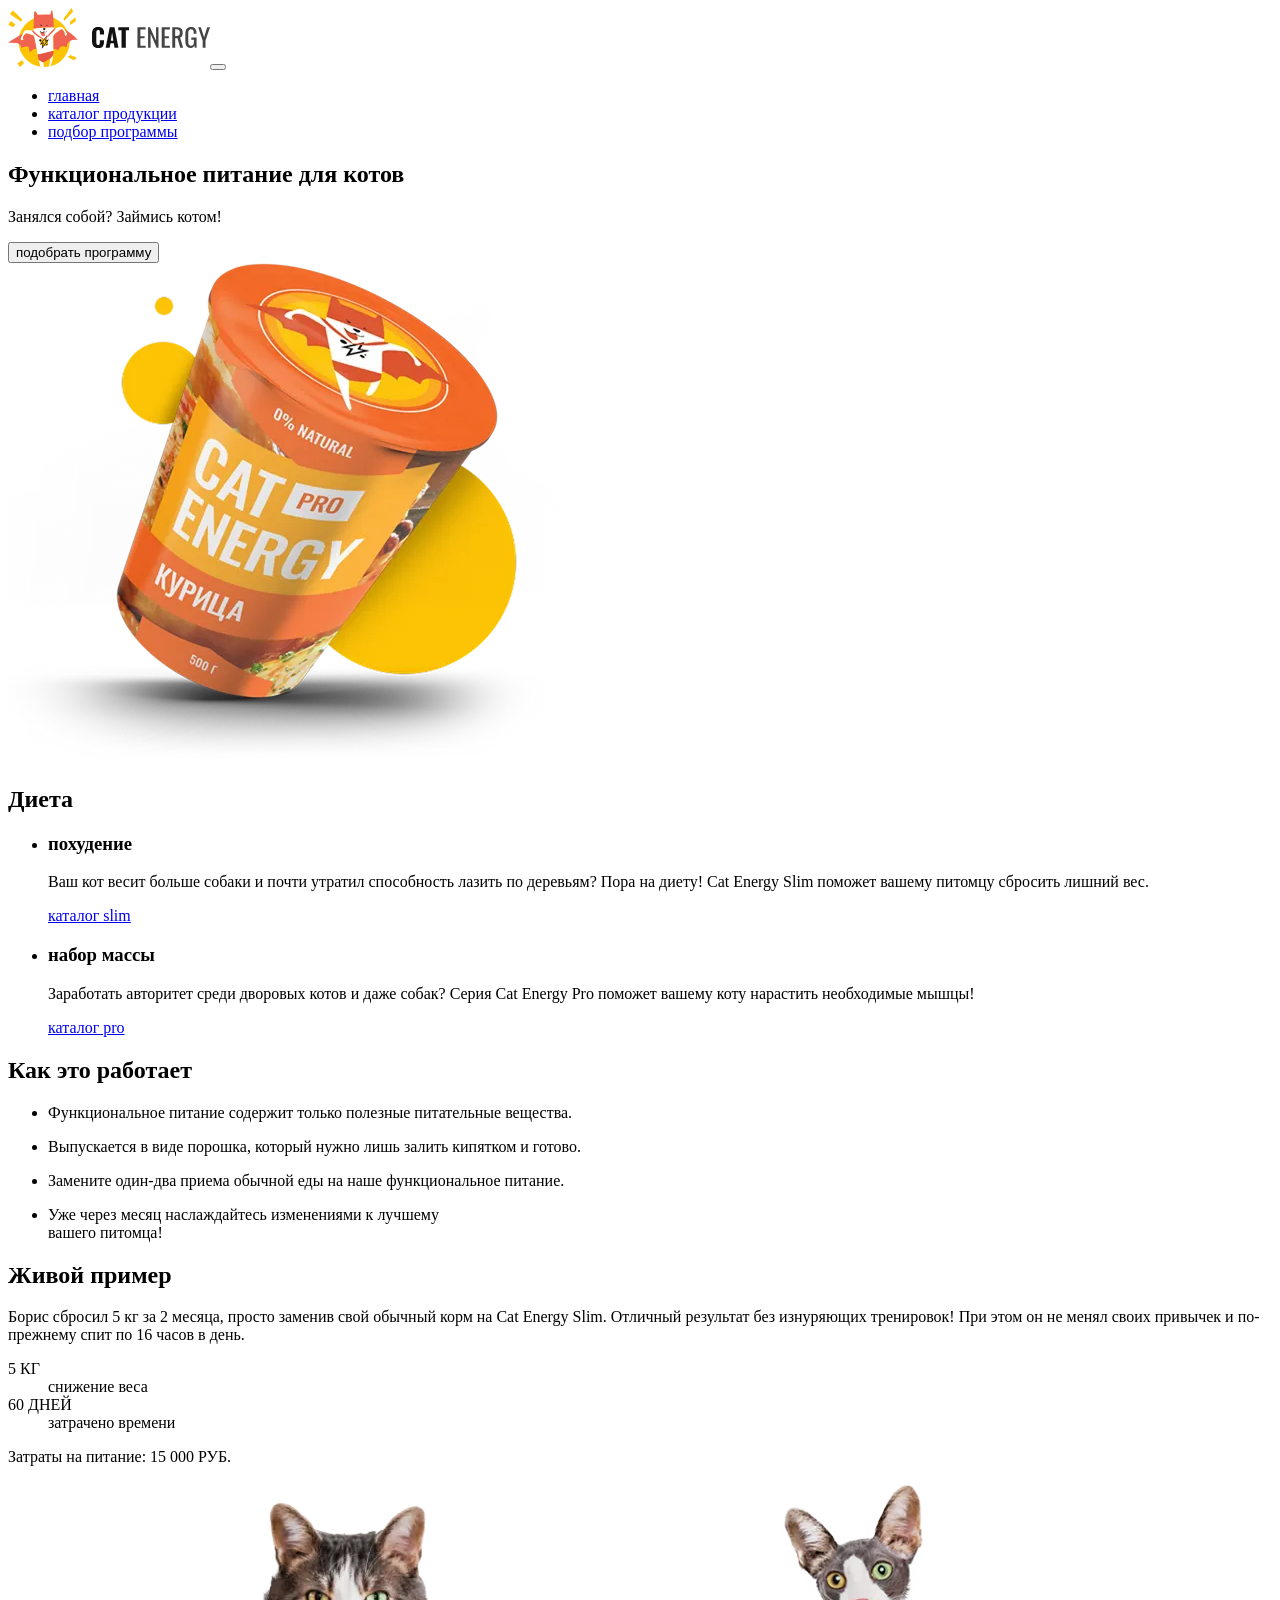
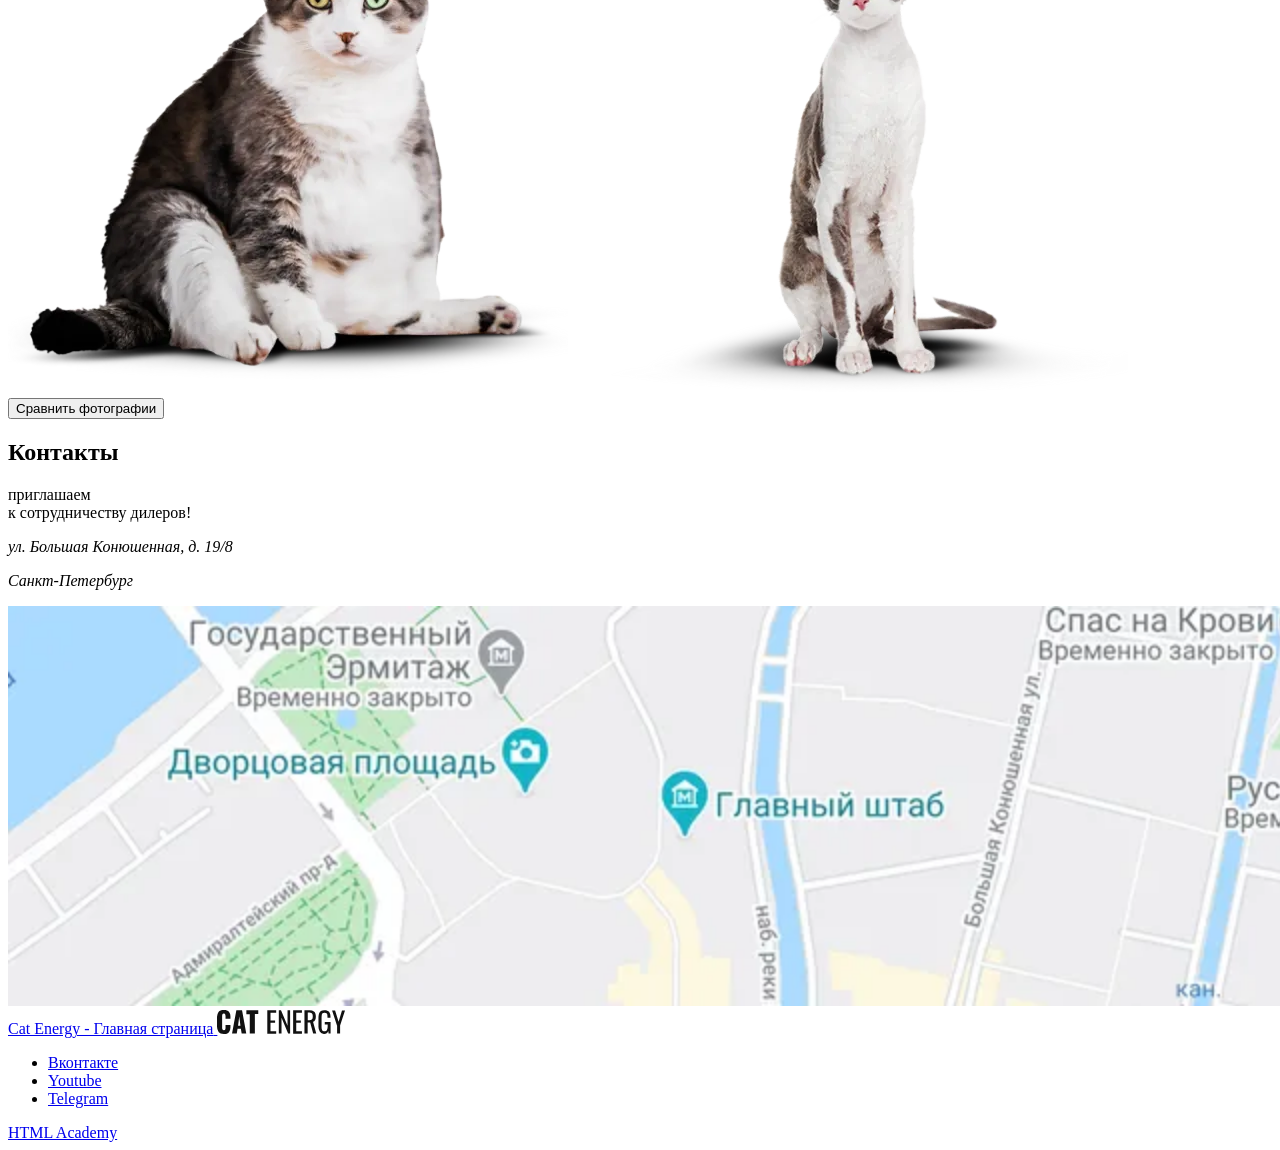
==== commit 3628b727: "Deploying to gh-pages from @ bobtrrr/554915-cat-energy-3@fcfd7f3a308e8b7656c2c261055373573dfcb7dc 🚀" ====
--- a/index.html
+++ b/index.html
@@ -1 +1 @@
-<!DOCTYPE html><html class="page" lang="ru" data-page-type="index"><head><meta charset="UTF-8"><title>Главная страница | Cat Energy</title><meta name="viewport" content="width=device-width,initial-scale=1"><!-- HERO BG --><link rel="preload" media="(max-width: 747px)" imagesrcset="./images/hero-bg-mobile@1x.webp 1x, ./images/hero-bg-mobile@2x.webp 2x" as="image" fetchpriority="high"><link rel="preload" media="(min-width: 1260px)" imagesrcset="./images/hero-bg-desktop@1x.webp 1x, ./images/hero-bg-desktop@2x.webp 2x" as="image" fetchpriority="high"><!-- HERO IMG --><link rel="preload" media="(min-width: 1260px)" imagesrcset="./images/hero-desktop@1x.webp 1x, ./images/hero-desktop@2x.webp 2x" as="image" fetchpriority="high"><link rel="preload" media="(min-width: 748px) and (max-width: 1259px)" imagesrcset="./images/hero-tablet@1x.webp 1x, ./images/hero-tablet@2x.webp 2x" as="image" fetchpriority="high"><link rel="preload" media="(max-width: 747px)" imagesrcset="./images/hero-mobile@1x.webp 1x, ./images/hero-mobile@2x.webp 2x" as="image" fetchpriority="high"><!-- LOGO --><link rel="preload" media="(min-width: 1260px)" href="images/logo-desktop.svg" as="image" fetchpriority="high"><link rel="preload" media="(min-width: 748px) and (max-width: 1259px)" href="images/logo-tablet.svg" as="image" fetchpriority="high"><link rel="preload" media="(max-width: 747px)" href="images/logo-mobile.svg" as="image" fetchpriority="high"><!-- FONTS --><link rel="preload" href="./fonts/oswald/oswaldregular.woff2" as="font" type="font/woff2" crossorigin="anonymous"><!-- SCRIPTS --><link rel="preload" href="scripts/index.js" as="script"><!-- ICONS --><link rel="icon" href="./favicon.ico" sizes="48x48 32x32 16x16"><link rel="icon" type="image/svg+xml" href="./favicons/favicon.svg"><link rel="apple-touch-icon" sizes="180x180" href="./favicons/apple-touch-icon.png"><link rel="manifest" href="./site.webmanifest"><link rel="stylesheet" href="styles/styles.css"><script src="scripts/index.js" defer="defer"></script><script src="scripts/slider.js" defer="defer"></script><script src="https://api-maps.yandex.ru/2.1/?apikey=17fad1a8-510c-43ff-9aba-42f5842ea754&lang=ru_RU" defer="defer"></script><script src="scripts/map.js" defer="defer"></script></head><body class="page__body"><header class="page__header page-header container"><nav class="page-header__nav main-nav main-nav--nojs"><div class="main-nav__top"><a class="main-nav__logo logo" href="#" aria-label="Логотип Cat Energy"><picture><source media="(min-width: 1260px)" srcset="images/logo-desktop.svg" width="202" height="59" type="image/svg+xml"><source media="(min-width: 748px)" srcset="images/logo-tablet.svg" width="174" height="50" type="image/svg+xml"><img src="images/logo-mobile.svg" width="190" height="38" alt=""></picture></a><button class="main-nav__toggle toggle-button" aria-expanded="false" aria-label="Открыть меню" aria-controls="site-nav" type="button"><span class="toggle-button__line"></span> <span class="toggle-button__line"></span> <span class="toggle-button__line"></span> <span class="toggle-button__line"></span></button></div><ul class="main-nav__site-nav site-nav site-nav--opened" id="site-nav"><li class="site-nav__item"><a class="site-nav__link site-nav__link--active" href="#">главная</a></li><li class="site-nav__item"><a class="site-nav__link" href="catalog.html">каталог продукции</a></li><li class="site-nav__item"><a class="site-nav__link" href="form.html">подбор программы</a></li></ul></nav></header><main class="page__content"><section class="page__hero hero"><div class="hero__content-wrapper container"><div class="hero__content"><h1 class="hero__title">Функциональное питание для котов</h1><p class="hero__text">Занялся собой? Займись котом!</p><button class="hero__button button button--primary button--size-m" type="button">подобрать программу</button></div><picture class="hero__image-wrapper"><source media="(min-width: 1260px)" srcset="images/hero-desktop@1x.webp, images/hero-desktop@2x.webp 2x" width="552" height="499" type="image/webp"><source media="(min-width: 1260px)" srcset="images/hero-desktop@1x.png, images/hero-desktop@2x.png 2x" width="552" height="499" type="image/png"><source media="(min-width: 748px)" srcset="images/hero-tablet@1x.webp, images/hero-tablet@2x.webp 2x" width="709" height="609" type="image/webp"><source media="(min-width: 748px)" srcset="images/hero-tablet@1x.png, images/hero-tablet@2x.png 2x" width="709" height="609" type="image/png"><source srcset="images/hero-mobile@1x.webp, images/hero-mobile@2x.webp 2x" type="image/webp"><img class="hero__image" src="images/hero-mobile@1x.png" srcset="images/hero-mobile@2x.png 2x" width="280" height="270" alt="" fetchpriority="high"></picture></div></section><section class="diet container"><h2 class="visually-hidden">Диета</h2><ul class="diet__list"><li class="diet__item diet-card diet-card--weight-loss"><h3 class="diet-card__title">похудение</h3><p class="diet-card__description">Ваш кот весит больше собаки и почти утратил способность лазить по деревьям? Пора на диету! Cat Energy Slim поможет вашему питомцу сбросить лишний вес.</p><span class="diet-card__line"></span> <a class="diet-card__link card-link" href="#" aria-label="Питание для похудения">каталог slim</a></li><li class="diet__item diet-card diet-card--weight-gain"><h3 class="diet-card__title">набор массы</h3><p class="diet-card__description">Заработать авторитет среди дворовых котов и даже собак? Серия Cat Energy Pro поможет вашему коту нарастить необходимые мышцы!</p><span class="diet-card__line"></span> <a class="diet-card__link card-link" href="#" aria-label="Питание для набора массы">каталог pro</a></li></ul></section><section class="features"><div class="container"><h2 class="features__title title title--size-l">Как это работает</h2><ul class="features__list"><li class="features__item features__item--icon-leaf"><p class="features__item-description">Функциональное питание содержит только полезные питательные вещества.</p></li><li class="features__item features__item--icon-form"><p class="features__item-description">Выпускается в виде порошка, который нужно лишь залить кипятком и готово.</p></li><li class="features__item features__item--icon-eat"><p class="features__item-description">Замените один-два приема обычной еды на наше функциональное питание.</p></li><li class="features__item features__item--icon-time"><p class="features__item-description">Уже через месяц наслаждайтесь изменениями к лучшему<br>вашего питомца!</p></li></ul></div></section><section class="result"><div class="result__content-wrapper container"><div class="result__content"><h2 class="result__title title title--size-l">Живой пример</h2><p class="result__description">Борис сбросил 5 кг за 2 месяца, просто заменив свой обычный корм на Cat Energy Slim. Отличный результат без изнуряющих тренировок! При этом он не менял своих привычек и по-прежнему спит по 16 часов в день.</p><dl class="result__statistics statistics"><div class="statistics__item"><dt class="statistics__indicator">5 КГ</dt><dd class="statistics__description">снижение веса</dd></div><div class="statistics__item"><dt class="statistics__indicator">60 ДНЕЙ</dt><dd class="statistics__description">затрачено времени</dd></div></dl><p class="result__price">Затраты на питание: <span class="result__price-count">15 000 РУБ.</span></p></div><div class="result__slider slider"><picture class="slider__image-container slider__image-container--before"><!-- tablet --><source media="(min-width: 748px)" srcset="images/slide-before-tablet@1x.webp, images/slide-before-tablet@2x.webp 2x" width="560" height="512" type="image/webp"><source media="(min-width: 748px)" srcset="images/slide-before-tablet@1x.png, images/slide-before-tablet@2x.png 2x" width="560" height="512" type="image/png"><!-- mobile --><source srcset="images/slide-before-mobile@1x.webp, images/slide-before-mobile@2x.webp 2x" width="280" height="256" type="image/webp"><img class="slider__image" src="images/slide-before-mobile@1x.png" srcset="images/slide-before-mobile@2x.png 2x" width="280" height="256" alt="До применения диеты" draggable="false" loading="lazy"></picture><picture class="slider__image-container slider__image-container--after"><!-- tablet --><source media="(min-width: 748px)" srcset="images/slide-after-tablet@1x.webp, images/slide-after-tablet@2x.webp 2x" width="560" height="512" type="image/webp"><source media="(min-width: 748px)" srcset="images/slide-after-tablet@1x.png, images/slide-after-tablet@2x.png 2x" width="560" height="512" type="image/png"><!-- mobile --><source srcset="images/slide-after-mobile@1x.webp, images/slide-after-mobile@2x.webp 2x" width="280" height="256" type="image/webp"><img class="slider__image" src="images/slide-after-mobile@1x.png" srcset="images/slide-after-mobile@2x.png 2x" width="280" height="256" alt="После применения диеты" draggable="false" loading="lazy"></picture><button class="slider__button slider-button" type="button"><span class="visually-hidden">Сравнить фотографии</span></button></div></div></section></main><section class="contacts" aria-labelledby="contacts-title"><h2 class="visually-hidden" id="contacts-title">Контакты</h2><div class="contacts__content-wrapper container"><div class="contacts__content"><p class="contacts__title">приглашаем<br>к сотрудничеству дилеров!</p><address class="contacts__address"><p class="contacts__address-text">ул. Большая Конюшенная, д. 19/8</p><p class="contacts__address-text">Санкт-Петербург</p></address></div></div><div class="contacts__map-container"><picture class="contacts__image-container"><!-- desktop --><source media="(min-width: 1260px)" srcset="images/map-desktop@1x.webp, images/map-desktop@2x.webp 2x" width="1440" height="400" type="image/webp"><source media="(min-width: 1260px)" srcset="images/map-desktop@1x.jpg, images/map-desktop@2x.jpg 2x" width="1440" height="400" type="image/jpg"><!-- tablet --><source media="(min-width: 748px)" srcset="images/map-tablet@1x.webp, images/map-tablet@2x.webp 2x" width="768" height="400" type="image/webp"><source media="(min-width: 748px)" srcset="images/map-tablet@1x.jpg, images/map-tablet@2x.jpg 2x" width="768" height="400" type="image/jpg"><!-- mobile --><source srcset="images/map-mobile@1x.webp, images/map-mobile@2x.webp 2x" width="320" height="362" type="image/webp"><img class="contacts__map-image" src="images/map-mobile@1x.jpg" srcset="images/map-mobile@2x.jpg 2x" width="320" height="362" alt="Офис компании по ул. Большая Конюшенная, д. 19/8 Санкт-Петербург" loading="lazy"></picture></div></section><footer class="page__footer page-footer"><div class="page-footer__wrapper container"><a class="page-footer__logo logo-secondary" href="#"><span class="visually-hidden">Cat Energy - Главная страница</span> <svg class="logo-secondary__icon" width="128" height="24" aria-hidden="true"><use href="./icons/stack.svg#logo-secondary"></use></svg> </a><span class="page-footer__line split-line"></span><ul class="page-footer__social social"><li class="social__item"><a class="social__link social__link--icon-vkontakte" href="#"><span class="visually-hidden">Вконтакте</span></a></li><li class="social__item"><a class="social__link social__link--icon-youtube" href="#"><span class="visually-hidden">Youtube</span></a></li><li class="social__item"><a class="social__link social__link--icon-telegram" href="#"><span class="visually-hidden">Telegram</span></a></li></ul><span class="page-footer__line split-line"></span> <a class="page-footer__link" href="https://htmlacademy.ru/intensive/adaptive" aria-label="Курс HTMLAcademy. Адаптивная вёрстка и автоматизация"><span class="page-footer__link-caption">HTML Academy</span></a></div></footer></body></html>+<!DOCTYPE html><html class="page" lang="ru" data-page-type="index"><head><meta charset="UTF-8"><title>Главная страница | Cat Energy</title><meta name="viewport" content="width=device-width,initial-scale=1"><!-- HERO BG --><link rel="preload" media="(max-width: 747px)" imagesrcset="./images/hero-bg-mobile@1x.webp 1x, ./images/hero-bg-mobile@2x.webp 2x" as="image" fetchpriority="high"><link rel="preload" media="(min-width: 1260px)" imagesrcset="./images/hero-bg-desktop@1x.webp 1x, ./images/hero-bg-desktop@2x.webp 2x" as="image" fetchpriority="high"><!-- HERO IMG --><link rel="preload" media="(min-width: 1260px)" imagesrcset="./images/hero-desktop@1x.webp 1x, ./images/hero-desktop@2x.webp 2x" as="image" fetchpriority="high"><link rel="preload" media="(min-width: 748px) and (max-width: 1259px)" imagesrcset="./images/hero-tablet@1x.webp 1x, ./images/hero-tablet@2x.webp 2x" as="image" fetchpriority="high"><link rel="preload" media="(max-width: 747px)" imagesrcset="./images/hero-mobile@1x.webp 1x, ./images/hero-mobile@2x.webp 2x" as="image" fetchpriority="high"><!-- LOGO --><link rel="preload" media="(min-width: 1260px)" href="images/logo-desktop.svg" as="image" fetchpriority="high"><link rel="preload" media="(min-width: 748px) and (max-width: 1259px)" href="images/logo-tablet.svg" as="image" fetchpriority="high"><link rel="preload" media="(max-width: 747px)" href="images/logo-mobile.svg" as="image" fetchpriority="high"><!-- FONTS --><link rel="preload" href="./fonts/oswald/oswaldregular.woff2" as="font" type="font/woff2" crossorigin="anonymous"><link rel="preload" href="./fonts/lato/Lato-Regular.woff2" as="font" type="font/woff2" crossorigin="anonymous"><!-- SCRIPTS --><link rel="preload" href="scripts/index.js" as="script"><!-- STYLES --><link rel="preload" href="styles/styles.css" as="style"><!-- ICONS --><link rel="icon" href="./favicon.ico" sizes="48x48 32x32 16x16"><link rel="icon" type="image/svg+xml" href="./favicons/favicon.svg"><link rel="apple-touch-icon" sizes="180x180" href="./favicons/apple-touch-icon.png"><link rel="manifest" href="./site.webmanifest"><link rel="stylesheet" href="styles/styles.css"><script src="scripts/index.js" defer="defer"></script><script src="scripts/slider.js" defer="defer"></script><script src="https://api-maps.yandex.ru/2.1/?apikey=17fad1a8-510c-43ff-9aba-42f5842ea754&lang=ru_RU" defer="defer"></script><script src="scripts/map.js" defer="defer"></script></head><body class="page__body page__layout"><header class="page__header page-header container"><nav class="page-header__nav main-nav main-nav--nojs"><div class="main-nav__top"><a class="main-nav__logo logo" href="#" aria-label="Логотип Cat Energy"><picture><source media="(min-width: 1260px)" srcset="images/logo-desktop.svg" width="202" height="59" type="image/svg+xml"><source media="(min-width: 748px)" srcset="images/logo-tablet.svg" width="174" height="50" type="image/svg+xml"><img src="images/logo-mobile.svg" width="190" height="38" alt=""></picture></a><button class="main-nav__toggle toggle-button" aria-expanded="false" aria-label="Открыть меню" aria-controls="site-nav" type="button"><span class="toggle-button__line"></span> <span class="toggle-button__line"></span> <span class="toggle-button__line"></span> <span class="toggle-button__line"></span></button></div><ul class="main-nav__site-nav site-nav site-nav--opened" id="site-nav"><li class="site-nav__item"><a class="site-nav__link site-nav__link--active" href="#">главная</a></li><li class="site-nav__item"><a class="site-nav__link" href="catalog.html">каталог продукции</a></li><li class="site-nav__item"><a class="site-nav__link" href="form.html">подбор программы</a></li></ul></nav></header><div class="page__content-wrapper"><main class="page__content"><section class="page__hero hero"><div class="hero__content-wrapper container"><div class="hero__content"><h1 class="hero__title">Функциональное питание для котов</h1><p class="hero__text">Занялся собой? Займись котом!</p><button class="hero__button button button--primary button--size-m" type="button">подобрать программу</button></div><picture class="hero__image-wrapper"><source media="(min-width: 1260px)" srcset="images/hero-desktop@1x.webp, images/hero-desktop@2x.webp 2x" width="552" height="499" type="image/webp"><source media="(min-width: 1260px)" srcset="images/hero-desktop@1x.png, images/hero-desktop@2x.png 2x" width="552" height="499" type="image/png"><source media="(min-width: 748px)" srcset="images/hero-tablet@1x.webp, images/hero-tablet@2x.webp 2x" width="709" height="609" type="image/webp"><source media="(min-width: 748px)" srcset="images/hero-tablet@1x.png, images/hero-tablet@2x.png 2x" width="709" height="609" type="image/png"><source srcset="images/hero-mobile@1x.webp, images/hero-mobile@2x.webp 2x" type="image/webp"><img class="hero__image" src="images/hero-mobile@1x.png" srcset="images/hero-mobile@2x.png 2x" width="280" height="270" alt="" fetchpriority="high"></picture></div></section><section class="diet container"><h2 class="visually-hidden">Диета</h2><ul class="diet__list"><li class="diet__item diet-card diet-card--weight-loss"><h3 class="diet-card__title">похудение</h3><p class="diet-card__description">Ваш кот весит больше собаки и почти утратил способность лазить по деревьям? Пора на диету! Cat Energy Slim поможет вашему питомцу сбросить лишний вес.</p><span class="diet-card__line"></span> <a class="diet-card__link card-link" href="#" aria-label="Питание для похудения">каталог slim</a></li><li class="diet__item diet-card diet-card--weight-gain"><h3 class="diet-card__title">набор массы</h3><p class="diet-card__description">Заработать авторитет среди дворовых котов и даже собак? Серия Cat Energy Pro поможет вашему коту нарастить необходимые мышцы!</p><span class="diet-card__line"></span> <a class="diet-card__link card-link" href="#" aria-label="Питание для набора массы">каталог pro</a></li></ul></section><section class="features"><div class="container"><h2 class="features__title title title--size-l">Как это работает</h2><ul class="features__list"><li class="features__item features__item--icon-leaf"><p class="features__item-description">Функциональное питание содержит только полезные питательные вещества.</p></li><li class="features__item features__item--icon-form"><p class="features__item-description">Выпускается в виде порошка, который нужно лишь залить кипятком и готово.</p></li><li class="features__item features__item--icon-eat"><p class="features__item-description">Замените один-два приема обычной еды на наше функциональное питание.</p></li><li class="features__item features__item--icon-time"><p class="features__item-description">Уже через месяц наслаждайтесь изменениями к лучшему<br>вашего питомца!</p></li></ul></div></section><section class="result"><div class="result__content-wrapper container"><div class="result__content"><h2 class="result__title title title--size-l">Живой пример</h2><p class="result__description">Борис сбросил 5 кг за 2 месяца, просто заменив свой обычный корм на Cat Energy Slim. Отличный результат без изнуряющих тренировок! При этом он не менял своих привычек и по-прежнему спит по 16 часов в день.</p><dl class="result__statistics statistics"><div class="statistics__item"><dt class="statistics__indicator">5 КГ</dt><dd class="statistics__description">снижение веса</dd></div><div class="statistics__item"><dt class="statistics__indicator">60 ДНЕЙ</dt><dd class="statistics__description">затрачено времени</dd></div></dl><p class="result__price">Затраты на питание: <span class="result__price-count">15 000 РУБ.</span></p></div><div class="result__slider slider"><picture class="slider__image-container slider__image-container--before"><!-- tablet --><source media="(min-width: 748px)" srcset="images/slide-before-tablet@1x.webp, images/slide-before-tablet@2x.webp 2x" width="560" height="512" type="image/webp"><source media="(min-width: 748px)" srcset="images/slide-before-tablet@1x.png, images/slide-before-tablet@2x.png 2x" width="560" height="512" type="image/png"><!-- mobile --><source srcset="images/slide-before-mobile@1x.webp, images/slide-before-mobile@2x.webp 2x" width="280" height="256" type="image/webp"><img class="slider__image" src="images/slide-before-mobile@1x.png" srcset="images/slide-before-mobile@2x.png 2x" width="280" height="256" alt="До применения диеты" draggable="false" loading="lazy"></picture><picture class="slider__image-container slider__image-container--after"><!-- tablet --><source media="(min-width: 748px)" srcset="images/slide-after-tablet@1x.webp, images/slide-after-tablet@2x.webp 2x" width="560" height="512" type="image/webp"><source media="(min-width: 748px)" srcset="images/slide-after-tablet@1x.png, images/slide-after-tablet@2x.png 2x" width="560" height="512" type="image/png"><!-- mobile --><source srcset="images/slide-after-mobile@1x.webp, images/slide-after-mobile@2x.webp 2x" width="280" height="256" type="image/webp"><img class="slider__image" src="images/slide-after-mobile@1x.png" srcset="images/slide-after-mobile@2x.png 2x" width="280" height="256" alt="После применения диеты" draggable="false" loading="lazy"></picture><button class="slider__button slider-button" type="button"><span class="visually-hidden">Сравнить фотографии</span></button></div></div></section></main><section class="contacts" aria-labelledby="contacts-title"><h2 class="visually-hidden" id="contacts-title">Контакты</h2><div class="contacts__content-wrapper container"><div class="contacts__content"><p class="contacts__title">приглашаем<br>к сотрудничеству дилеров!</p><address class="contacts__address"><p class="contacts__address-text">ул. Большая Конюшенная, д. 19/8</p><p class="contacts__address-text">Санкт-Петербург</p></address></div></div><div class="contacts__map-container"><picture class="contacts__image-container"><!-- desktop --><source media="(min-width: 1260px)" srcset="images/map-desktop@1x.webp, images/map-desktop@2x.webp 2x" width="1440" height="400" type="image/webp"><source media="(min-width: 1260px)" srcset="images/map-desktop@1x.jpg, images/map-desktop@2x.jpg 2x" width="1440" height="400" type="image/jpg"><!-- tablet --><source media="(min-width: 748px)" srcset="images/map-tablet@1x.webp, images/map-tablet@2x.webp 2x" width="768" height="400" type="image/webp"><source media="(min-width: 748px)" srcset="images/map-tablet@1x.jpg, images/map-tablet@2x.jpg 2x" width="768" height="400" type="image/jpg"><!-- mobile --><source srcset="images/map-mobile@1x.webp, images/map-mobile@2x.webp 2x" width="320" height="362" type="image/webp"><img class="contacts__map-image" src="images/map-mobile@1x.jpg" srcset="images/map-mobile@2x.jpg 2x" width="320" height="362" alt="Офис компании по ул. Большая Конюшенная, д. 19/8 Санкт-Петербург" loading="lazy"></picture></div></section></div><footer class="page__footer page-footer"><div class="page-footer__wrapper container"><a class="page-footer__logo logo-secondary" href="#"><span class="visually-hidden">Cat Energy - Главная страница</span> <svg class="logo-secondary__icon" width="128" height="24" aria-hidden="true"><use href="./icons/stack.svg#logo-secondary"></use></svg> </a><span class="page-footer__line split-line"></span><ul class="page-footer__social social"><li class="social__item"><a class="social__link social__link--icon-vkontakte" href="#"><span class="visually-hidden">Вконтакте</span></a></li><li class="social__item"><a class="social__link social__link--icon-youtube" href="#"><span class="visually-hidden">Youtube</span></a></li><li class="social__item"><a class="social__link social__link--icon-telegram" href="#"><span class="visually-hidden">Telegram</span></a></li></ul><span class="page-footer__line split-line"></span> <a class="page-footer__link" href="https://htmlacademy.ru/intensive/adaptive" aria-label="Курс HTMLAcademy. Адаптивная вёрстка и автоматизация"><span class="page-footer__link-caption">HTML Academy</span></a></div></footer></body></html>
